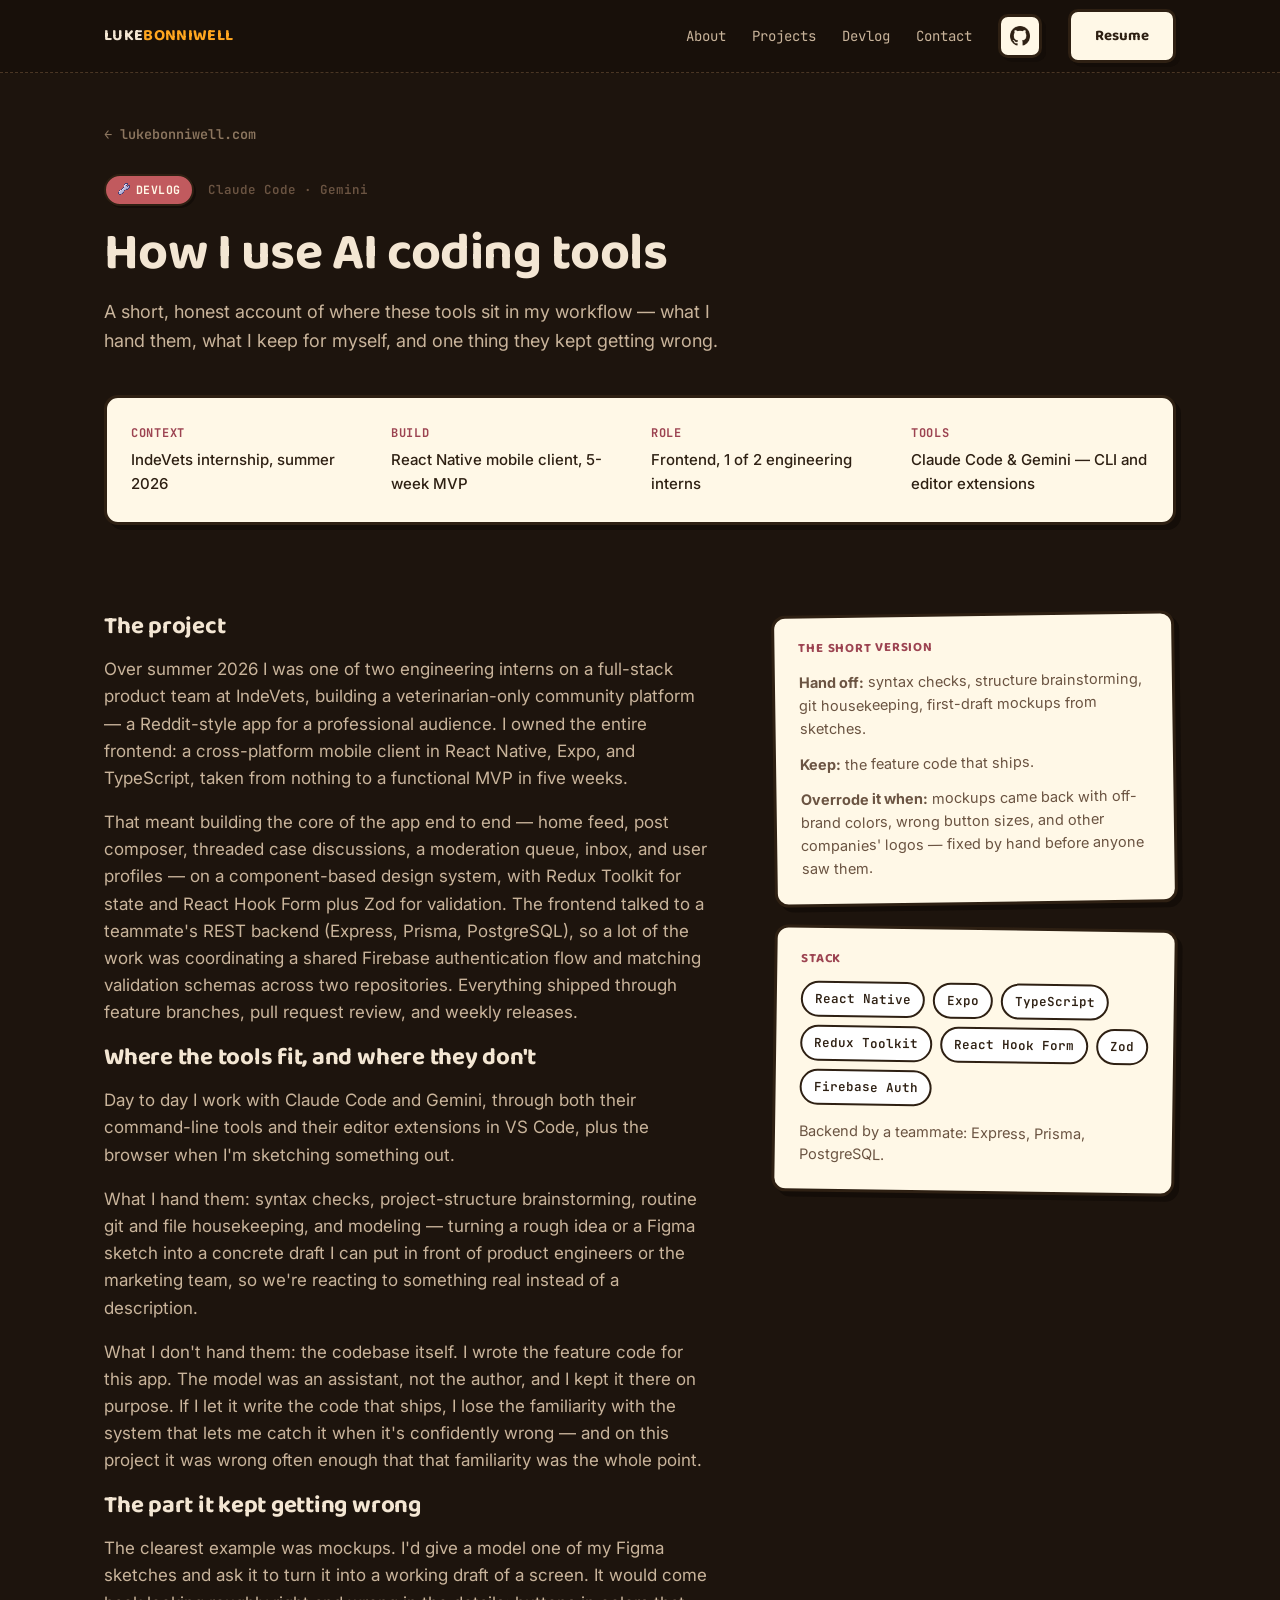
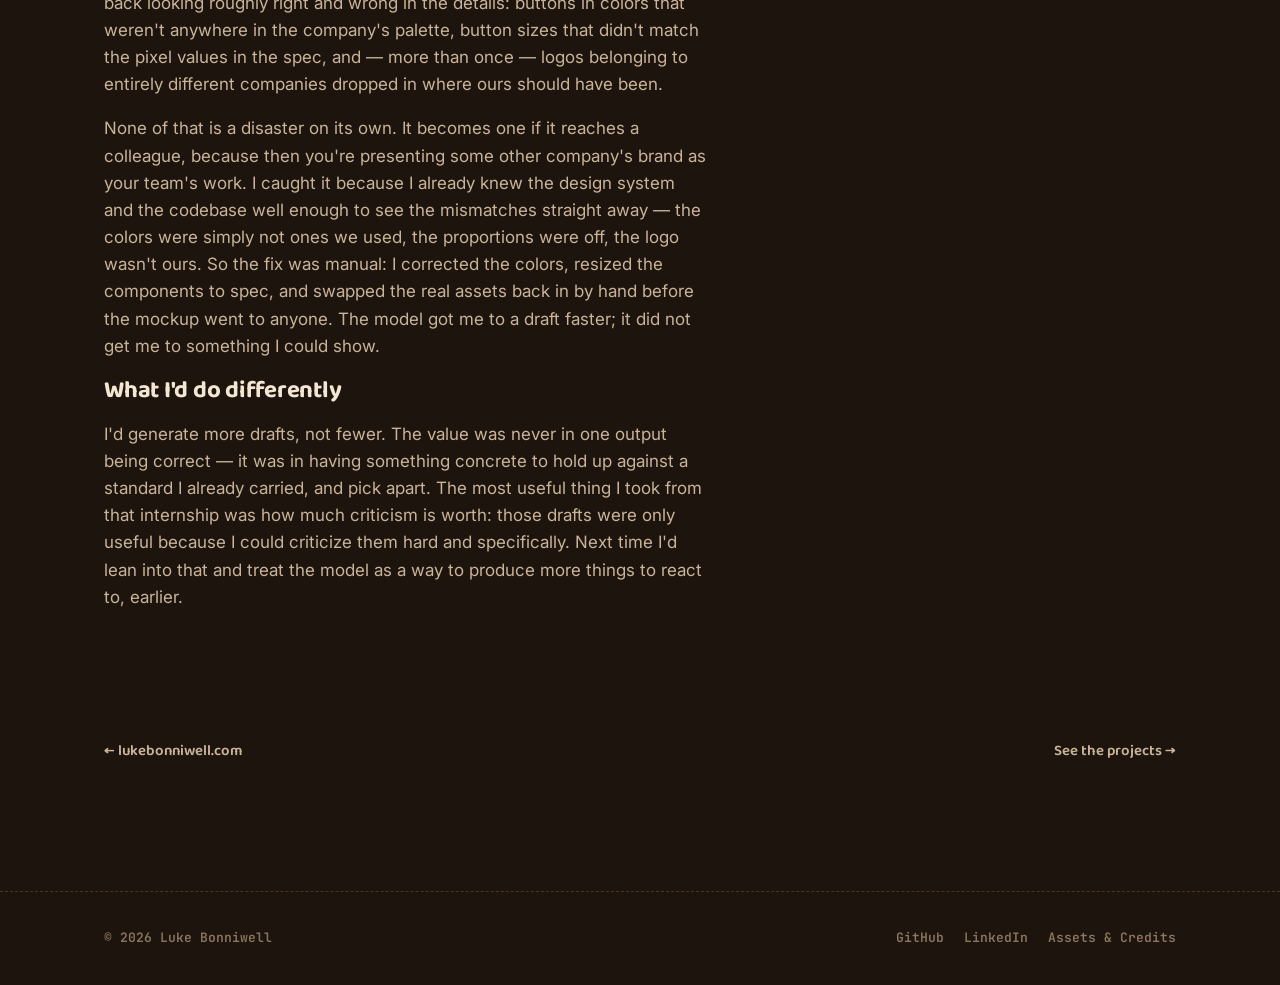
==== devlog/how-i-use-ai/index.html @ c89e1b6f "Expand the game layer: 29 more vetoable effects, full credits, 404 page The game layer moves out of " ====
<!DOCTYPE html>
<html lang="en">
<head>
<meta charset="UTF-8">
<meta name="viewport" content="width=device-width, initial-scale=1.0">
<meta name="color-scheme" content="dark">
<title>How I Use AI Coding Tools — Luke Bonniwell</title>
<meta name="description" content="An honest account of where AI coding tools sit in my workflow: what I hand them, what I keep, and one thing they kept getting wrong on a 5-week internship MVP.">
<meta property="og:title" content="How I Use AI Coding Tools — Luke Bonniwell">
<meta property="og:description" content="What I hand the model, what I keep, and one concrete time I had to override it.">
<meta property="og:type" content="article">
<link rel="icon" type="image/svg+xml" href="../../img/site/favicon.svg">
<link rel="preconnect" href="https://fonts.googleapis.com">
<link rel="preconnect" href="https://fonts.gstatic.com" crossorigin>
<link href="https://fonts.googleapis.com/css2?family=Baloo+2:wght@600;700;800&family=Caveat:wght@600;700&family=JetBrains+Mono:wght@400;500;600;700&family=Inter:wght@400;500;600&display=swap" rel="stylesheet">
<link rel="stylesheet" href="../../css/style.css">
</head>
<body>
<a class="skip-link" href="#main">Skip to content</a>

<header class="site-header">
  <div class="wrap header-inner">
    <a href="../../index.html" class="logo">LUKE<span>BONNIWELL</span></a>
    <nav class="site-nav" data-nav>
      <a href="../../index.html#about">About</a>
      <a href="../../index.html#projects">Projects</a>
      <a class="devlog-toggle" href="../../index.html#devlog">Devlog</a>
      <a href="../../index.html#contact">Contact</a>
      <a class="btn btn-ghost btn-icon" href="https://github.com/Lukebonn" target="_blank" rel="noopener" title="GitHub">
        <img src="../../img/icons/github.png" alt="GitHub" width="20" height="20">
      </a>
      <a class="btn btn-ghost" href="../../resume/Luke-Bonniwell-Resume.pdf" target="_blank" rel="noopener">Resume</a>
    </nav>
    <button class="nav-toggle" data-nav-toggle aria-label="Toggle navigation" aria-expanded="false">
      <span></span><span></span><span></span>
    </button>
  </div>
</header>

<main id="main">

  <section class="project-hero">
    <div class="wrap">
      <a class="breadcrumb" href="../../index.html">&larr; lukebonniwell.com</a>
      <div class="project-hero-top">
        <span class="badge badge-progress">Devlog</span>
        <span class="project-card-tools">Claude Code &middot; Gemini</span>
      </div>
      <h1>How I use AI coding tools</h1>
      <p class="project-tagline">A short, honest account of where these tools sit in my workflow &mdash; what I hand them, what I keep for myself, and one thing they kept getting wrong.</p>

      <div class="project-meta-row">
        <div class="fact">
          <dt>Context</dt>
          <dd>IndeVets internship, summer 2026</dd>
        </div>
        <div class="fact">
          <dt>Build</dt>
          <dd>React Native mobile client, 5-week MVP</dd>
        </div>
        <div class="fact">
          <dt>Role</dt>
          <dd>Frontend, 1 of 2 engineering interns</dd>
        </div>
        <div class="fact">
          <dt>Tools</dt>
          <dd>Claude Code &amp; Gemini &mdash; CLI and editor extensions</dd>
        </div>
      </div>
    </div>
  </section>

  <section class="section" style="border-top: none; padding-top: 0;">
    <div class="wrap">
      <div class="project-body">
        <div class="prose">
          <h2>The project</h2>
          <p>Over summer 2026 I was one of two engineering interns on a full-stack product team at IndeVets, building a veterinarian-only community platform &mdash; a Reddit-style app for a professional audience. I owned the entire frontend: a cross-platform mobile client in React Native, Expo, and TypeScript, taken from nothing to a functional MVP in five weeks.</p>
          <p>That meant building the core of the app end to end &mdash; home feed, post composer, threaded case discussions, a moderation queue, inbox, and user profiles &mdash; on a component-based design system, with Redux Toolkit for state and React Hook Form plus Zod for validation. The frontend talked to a teammate's REST backend (Express, Prisma, PostgreSQL), so a lot of the work was coordinating a shared Firebase authentication flow and matching validation schemas across two repositories. Everything shipped through feature branches, pull request review, and weekly releases.</p>

          <h2>Where the tools fit, and where they don't</h2>
          <p>Day to day I work with Claude Code and Gemini, through both their command-line tools and their editor extensions in VS Code, plus the browser when I'm sketching something out.</p>
          <p>What I hand them: syntax checks, project-structure brainstorming, routine git and file housekeeping, and modeling &mdash; turning a rough idea or a Figma sketch into a concrete draft I can put in front of product engineers or the marketing team, so we're reacting to something real instead of a description.</p>
          <p>What I don't hand them: the codebase itself. I wrote the feature code for this app. The model was an assistant, not the author, and I kept it there on purpose. If I let it write the code that ships, I lose the familiarity with the system that lets me catch it when it's confidently wrong &mdash; and on this project it was wrong often enough that that familiarity was the whole point.</p>

          <h2>The part it kept getting wrong</h2>
          <p>The clearest example was mockups. I'd give a model one of my Figma sketches and ask it to turn it into a working draft of a screen. It would come back looking roughly right and wrong in the details: buttons in colors that weren't anywhere in the company's palette, button sizes that didn't match the pixel values in the spec, and &mdash; more than once &mdash; logos belonging to entirely different companies dropped in where ours should have been.</p>
          <p>None of that is a disaster on its own. It becomes one if it reaches a colleague, because then you're presenting some other company's brand as your team's work. I caught it because I already knew the design system and the codebase well enough to see the mismatches straight away &mdash; the colors were simply not ones we used, the proportions were off, the logo wasn't ours. So the fix was manual: I corrected the colors, resized the components to spec, and swapped the real assets back in by hand before the mockup went to anyone. The model got me to a draft faster; it did not get me to something I could show.</p>

          <h2>What I'd do differently</h2>
          <p>I'd generate more drafts, not fewer. The value was never in one output being correct &mdash; it was in having something concrete to hold up against a standard I already carried, and pick apart. The most useful thing I took from that internship was how much criticism is worth: those drafts were only useful because I could criticize them hard and specifically. Next time I'd lean into that and treat the model as a way to produce more things to react to, earlier.</p>
        </div>

        <aside>
          <div class="side-card">
            <h3>The short version</h3>
            <p style="margin:0 0 12px; font-size:14.5px;"><strong>Hand off:</strong> syntax checks, structure brainstorming, git housekeeping, first-draft mockups from sketches.</p>
            <p style="margin:0 0 12px; font-size:14.5px;"><strong>Keep:</strong> the feature code that ships.</p>
            <p style="margin:0; font-size:14.5px;"><strong>Overrode it when:</strong> mockups came back with off-brand colors, wrong button sizes, and other companies' logos &mdash; fixed by hand before anyone saw them.</p>
          </div>
          <div class="side-card">
            <h3>Stack</h3>
            <div class="tag-row">
              <span class="tag">React Native</span>
              <span class="tag">Expo</span>
              <span class="tag">TypeScript</span>
              <span class="tag">Redux Toolkit</span>
              <span class="tag">React Hook Form</span>
              <span class="tag">Zod</span>
              <span class="tag">Firebase Auth</span>
            </div>
            <p style="margin:14px 0 0; font-size:14.5px;">Backend by a teammate: Express, Prisma, PostgreSQL.</p>
          </div>
        </aside>
      </div>
    </div>
  </section>

  <section class="section next-project-section" style="padding-top: 0; border-top: none;">
    <div class="wrap">
      <div class="next-project">
        <a href="../../index.html">&larr; lukebonniwell.com</a>
        <a href="../../index.html#projects">See the projects &rarr;</a>
      </div>
    </div>
  </section>

</main>

<footer class="site-footer">
  <div class="wrap footer-inner">
    <span>&copy; <span data-year></span> Luke Bonniwell</span>
    <div class="footer-links">
      <a href="https://github.com/Lukebonn" target="_blank" rel="noopener">GitHub</a>
      <a href="https://www.linkedin.com/in/luke-bonniwell" target="_blank" rel="noopener">LinkedIn</a>
      <a href="../../credits.html">Assets &amp; Credits</a>
    </div>
  </div>
</footer>

<script src="../../js/main.js" defer></script>
</body>
</html>
---- css/style.css ----
:root {
  color-scheme: dark;
  --bg: #1d140d;
  --bg-header: rgba(25, 17, 11, 0.88);
  --ink: #2e2013;
  --ink-soft: #6b5442;
  --cream: #fff8e7;
  --cream-soft: #fff1d6;
  --text: #f3e6d3;
  --text-dim: #c9b49b;
  --text-faint: #8c765f;
  --accent: #ffa61f;
  --accent-strong: #e08a0e;
  --accent-soft: rgba(255, 166, 31, 0.16);
  --rose: #c15a5e;
  --rose-strong: #9c4351;
  --rose-soft: rgba(193, 90, 94, 0.18);
  --border: #4a3624;
  --border-soft: #33271b;
  --shadow-ink: #140d08;
  --font-display: 'Baloo 2', 'Segoe UI', sans-serif;
  --font-hand: 'Caveat', 'Segoe UI', cursive;
  --font-body: 'Inter', 'Segoe UI', sans-serif;
  --font-mono: 'JetBrains Mono', 'Consolas', monospace;
  --maxw: 1120px;
  --radius-sm: 8px;
  --radius: 14px;
  --radius-lg: 20px;
  --header-h: 73px;
}

* {
  box-sizing: border-box;
}

html {
  scroll-behavior: smooth;
}

body {
  margin: 0;
  background-color: var(--bg);
  color: var(--text);
  font-family: var(--font-body);
  font-size: 16px;
  line-height: 1.6;
  -webkit-font-smoothing: antialiased;
}

img {
  max-width: 100%;
  display: block;
}

a {
  color: inherit;
  text-decoration: none;
}

h1, h2, h3, h4 {
  font-family: var(--font-display);
  line-height: 1.15;
  margin: 0;
  font-weight: 700;
  letter-spacing: -0.01em;
}

p {
  margin: 0 0 1em;
  color: var(--text-dim);
}

ul {
  margin: 0;
  padding: 0;
  list-style: none;
}

button {
  font-family: inherit;
}

.wrap {
  max-width: var(--maxw);
  margin: 0 auto;
  padding: 0 24px;
}

.sr-only {
  position: absolute;
  width: 1px;
  height: 1px;
  overflow: hidden;
  clip: rect(0 0 0 0);
  white-space: nowrap;
}

.skip-link {
  position: absolute;
  left: 16px;
  top: -60px;
  background: var(--accent);
  color: var(--ink);
  padding: 10px 16px;
  border-radius: var(--radius-sm);
  font-weight: 700;
  z-index: 999;
  transition: top 0.2s ease;
}

.skip-link:focus {
  top: 16px;
}

.eyebrow {
  display: flex;
  align-items: center;
  gap: 10px;
  font-family: var(--font-hand);
  font-size: 24px;
  font-weight: 600;
  color: var(--accent);
  margin-bottom: 12px;
  transform: rotate(-1deg);
}

.eyebrow-num {
  display: inline-flex;
  align-items: center;
  justify-content: center;
  font-family: var(--font-display);
  font-size: 13px;
  font-weight: 700;
  color: var(--ink);
  background: var(--accent);
  border: 2px solid var(--ink);
  border-radius: 6px;
  box-shadow: 2px 2px 0 var(--shadow-ink);
  width: 30px;
  height: 26px;
  transform: rotate(2deg);
}

.section {
  padding: 96px 0;
  border-top: 1px dashed var(--border);
}

.snap-section {
  min-height: calc(100vh - var(--header-h));
  display: flex;
  flex-direction: column;
  justify-content: center;
  scroll-margin-top: var(--header-h);
}

.section-head {
  max-width: 620px;
  margin-bottom: 48px;
}

.section-head h2 {
  font-size: clamp(28px, 4vw, 40px);
  margin-bottom: 14px;
  color: var(--text);
}

.section-head p {
  margin: 0;
  font-size: 17px;
}

.btn {
  display: inline-flex;
  align-items: center;
  gap: 8px;
  padding: 12px 24px;
  border-radius: 10px;
  font-family: var(--font-display);
  font-size: 15px;
  font-weight: 700;
  border: 3px solid var(--ink);
  box-shadow: 4px 4px 0 var(--shadow-ink);
  transition: transform 0.12s ease, box-shadow 0.12s ease;
  cursor: pointer;
  white-space: nowrap;
}

.btn:hover {
  transform: translate(-2px, -2px);
  box-shadow: 6px 6px 0 var(--shadow-ink);
}

.btn:active {
  transform: translate(4px, 4px);
  box-shadow: 0 0 0 var(--shadow-ink);
}

.btn-primary {
  background: var(--accent);
  color: var(--ink);
}

.btn-ghost {
  background: var(--cream);
  color: var(--ink);
}

.btn-sm {
  padding: 8px 16px;
  font-size: 13px;
  border-width: 2px;
  box-shadow: 3px 3px 0 var(--shadow-ink);
}

.btn-block {
  width: 100%;
  justify-content: center;
}

.site-header {
  position: sticky;
  top: 0;
  z-index: 500;
  background: var(--bg-header);
  backdrop-filter: blur(14px);
  border-bottom: 1px dashed var(--border);
}

.header-inner {
  display: flex;
  align-items: center;
  justify-content: space-between;
  height: 72px;
}

.logo {
  font-family: var(--font-display);
  font-weight: 700;
  font-size: 16px;
  letter-spacing: 0.02em;
  color: var(--text);
}

.logo span {
  color: var(--accent);
}

.site-nav {
  display: flex;
  align-items: center;
  gap: 26px;
  font-family: var(--font-mono);
  font-size: 14px;
}

.site-nav a:not(.btn) {
  color: var(--text-dim);
  transition: color 0.15s ease;
}

.site-nav a:not(.btn):hover,
.site-nav a.is-active {
  color: var(--accent);
}

.btn-icon {
  padding: 0;
  width: 44px;
  height: 44px;
  justify-content: center;
  flex-shrink: 0;
}

.btn-icon img {
  width: 20px;
  height: 20px;
}

.nav-toggle {
  display: none;
  flex-direction: column;
  justify-content: center;
  gap: 5px;
  width: 40px;
  height: 40px;
  background: var(--cream);
  border: 2px solid var(--ink);
  border-radius: var(--radius-sm);
  box-shadow: 3px 3px 0 var(--shadow-ink);
}

.nav-toggle span {
  height: 2px;
  background: var(--ink);
  margin: 0 8px;
  transition: transform 0.2s ease, opacity 0.2s ease;
}

.hero {
  min-height: calc(100vh - var(--header-h));
  display: flex;
  align-items: center;
  padding: 48px 0;
  position: relative;
  scroll-margin-top: var(--header-h);
}

.hero-grid {
  display: grid;
  grid-template-columns: 230px 1fr 300px;
  gap: 44px;
  align-items: center;
  width: 100%;
}

.hero-copy {
  max-width: 560px;
}

.photo-card {
  width: 100%;
  max-width: 260px;
  margin: 0 auto;
  background: var(--cream);
  border: 3px solid var(--ink);
  border-radius: var(--radius-lg);
  padding: 12px;
  box-shadow: 7px 7px 0 var(--shadow-ink);
  transform: rotate(-2deg);
}

.photo-card .media-frame {
  aspect-ratio: 4 / 5;
  border-radius: var(--radius);
}

.photo-card-caption {
  text-align: center;
  margin-top: 12px;
}

.photo-card-caption strong {
  display: block;
  font-family: var(--font-display);
  font-size: 15px;
  color: var(--ink);
}

.photo-card-caption span {
  display: block;
  font-family: var(--font-mono);
  font-size: 11px;
  letter-spacing: 0.04em;
  text-transform: uppercase;
  color: var(--ink-soft);
  margin-top: 2px;
}

.terminal-card {
  width: 100%;
  max-width: 300px;
  margin: 0 auto;
  background: #150f0a;
  border: 3px solid var(--ink);
  border-radius: var(--radius);
  box-shadow: 6px 6px 0 var(--shadow-ink);
  overflow: hidden;
  transform: rotate(1.5deg);
  font-family: var(--font-mono);
}

.terminal-bar {
  display: flex;
  align-items: center;
  gap: 6px;
  padding: 9px 12px;
  background: var(--ink);
}

.terminal-dot {
  width: 9px;
  height: 9px;
  border-radius: 50%;
}

.terminal-dot.red {
  background: #e05a4e;
}

.terminal-dot.yellow {
  background: #e0b23c;
}

.terminal-dot.green {
  background: #7cb87c;
}

.terminal-title {
  margin-left: 6px;
  font-size: 11px;
  color: var(--cream-soft);
  opacity: 0.7;
}

.terminal-body {
  padding: 16px;
  font-size: 12.5px;
  line-height: 1.8;
  color: #d7e6c9;
}

.terminal-body .t-prompt {
  color: var(--accent);
}

.terminal-body .t-comment {
  color: var(--text-faint);
  display: block;
  margin-bottom: 6px;
}

.terminal-cursor {
  display: inline-block;
  width: 7px;
  height: 13px;
  background: var(--accent);
  vertical-align: middle;
  margin-left: 2px;
  animation: blink 1s step-end infinite;
}

@keyframes blink {
  50% {
    opacity: 0;
  }
}

.hero-kicker {
  font-family: var(--font-hand);
  font-size: 24px;
  font-weight: 600;
  color: var(--accent);
  margin-bottom: 4px;
  transform: rotate(-1.5deg);
  display: inline-block;
}

.hero h1 {
  font-size: clamp(38px, 5.5vw, 62px);
  margin-bottom: 6px;
  color: var(--text);
}

.hero-role {
  font-family: var(--font-display);
  font-size: clamp(14px, 2vw, 17px);
  color: var(--text-dim);
  margin: 12px 0 16px;
  font-weight: 600;
}

.hero-lede {
  font-size: 16.5px;
  max-width: 600px;
  margin-bottom: 20px;
}

.hero-stats {
  display: flex;
  flex-wrap: wrap;
  gap: 12px;
  margin-bottom: 24px;
}

.hero-stat {
  display: flex;
  align-items: baseline;
  gap: 7px;
  background: var(--cream);
  border: 2px solid var(--ink);
  border-radius: 10px;
  padding: 7px 13px;
  box-shadow: 3px 3px 0 var(--shadow-ink);
}

.hero-stat:nth-child(1) {
  transform: rotate(-1.2deg);
}

.hero-stat:nth-child(2) {
  transform: rotate(1deg);
}

.hero-stat:nth-child(3) {
  transform: rotate(-0.6deg);
}

.hero-stat-num {
  font-family: var(--font-display);
  font-weight: 800;
  font-size: 17px;
  color: var(--ink);
}

.hero-stat-label {
  font-family: var(--font-mono);
  font-weight: 600;
  font-size: 11.5px;
  letter-spacing: 0.03em;
  text-transform: uppercase;
  color: var(--ink-soft);
}

.hero-actions {
  display: flex;
  flex-wrap: wrap;
  gap: 16px;
  margin-bottom: 20px;
}

.hero-actions .btn img {
  width: 17px;
  height: 17px;
}

.hero-links {
  display: flex;
  flex-wrap: wrap;
  gap: 20px;
  font-family: var(--font-display);
  font-size: 13.5px;
  font-weight: 600;
}

.hero-links a {
  color: var(--text-dim);
  border-bottom: 2px dashed transparent;
  padding-bottom: 2px;
  transition: color 0.15s ease, border-color 0.15s ease;
}

.hero-links a:hover {
  color: var(--accent);
  border-color: var(--accent);
}

.about-grid {
  display: grid;
  grid-template-columns: 1.4fr 1fr;
  gap: 64px;
  align-items: start;
}

.prose p {
  font-size: 17px;
}

.prose p:last-child {
  margin-bottom: 0;
}

.fact-list {
  display: flex;
  flex-direction: column;
  gap: 18px;
  background: var(--cream);
  border: 3px solid var(--ink);
  border-radius: var(--radius);
  padding: 26px;
  box-shadow: 6px 6px 0 var(--shadow-ink);
  transform: rotate(1deg);
}

.fact {
  display: flex;
  flex-direction: column;
  gap: 4px;
}

.fact dt {
  font-family: var(--font-mono);
  font-size: 12px;
  font-weight: 700;
  letter-spacing: 0.06em;
  text-transform: uppercase;
  color: var(--rose-strong);
}

.fact dd {
  margin: 0;
  font-size: 15px;
  color: var(--ink);
  font-weight: 500;
}

.timeline {
  display: flex;
  flex-direction: column;
  gap: 36px;
  margin-top: 12px;
}

.timeline-item {
  display: grid;
  grid-template-columns: 180px 1fr;
  gap: 28px;
}

.timeline-date {
  font-family: var(--font-display);
  font-size: 13px;
  font-weight: 600;
  color: var(--text-faint);
  padding-top: 3px;
}

.timeline-body h3 {
  font-size: 19px;
  margin-bottom: 2px;
  color: var(--text);
}

.timeline-org {
  font-family: var(--font-display);
  font-size: 14px;
  color: var(--accent);
  margin-bottom: 10px;
  display: block;
}

.timeline-body ul {
  display: flex;
  flex-direction: column;
  gap: 8px;
}

.timeline-body li {
  position: relative;
  padding-left: 18px;
  color: var(--text-dim);
  font-size: 15px;
}

.timeline-body li::before {
  content: '';
  position: absolute;
  left: 0;
  top: 9px;
  width: 5px;
  height: 5px;
  border-radius: 50%;
  background: var(--accent);
}

.about-sub {
  margin-top: 64px;
}

.about-sub-title {
  display: flex;
  align-items: center;
  gap: 10px;
  font-family: var(--font-mono);
  font-size: 13px;
  font-weight: 700;
  letter-spacing: 0.08em;
  text-transform: uppercase;
  color: var(--rose-strong);
  margin-bottom: 22px;
}

.about-sub-title::before {
  content: '//';
  color: var(--text-faint);
}

.skills-grid {
  display: grid;
  grid-template-columns: repeat(auto-fit, minmax(230px, 1fr));
  gap: 28px;
}

.terminal-card-wide {
  max-width: none;
  transform: none;
  box-shadow: 6px 6px 0 var(--shadow-ink);
}

.terminal-card-wide .terminal-body {
  padding: 6px 20px;
}

.game-row {
  display: flex;
  align-items: center;
  flex-wrap: wrap;
  gap: 6px 16px;
  padding: 13px 0;
  border-bottom: 1px dashed rgba(243, 230, 211, 0.1);
  font-size: 13px;
}

.game-row:last-child {
  border-bottom: none;
}

.game-status {
  font-size: 10px;
  flex-shrink: 0;
}

.game-status.shipped {
  color: var(--accent);
}

.game-status.progress {
  color: var(--rose);
}

.game-title {
  color: var(--text);
  min-width: 220px;
  flex: 1;
}

.game-engine {
  color: var(--text-faint);
  min-width: 90px;
}

.game-links {
  color: var(--text-faint);
}

.game-links a {
  color: var(--accent);
}

.game-links a:hover {
  color: var(--text);
  text-decoration: underline;
}

.skill-group {
  background: var(--cream);
  border: 3px solid var(--ink);
  border-radius: var(--radius);
  padding: 24px;
  box-shadow: 5px 5px 0 var(--shadow-ink);
  transition: transform 0.15s ease, box-shadow 0.15s ease;
}

.skill-group:nth-child(odd) {
  transform: rotate(-1deg);
}

.skill-group:nth-child(even) {
  transform: rotate(1deg);
}

.skill-group:hover {
  transform: rotate(0deg) translateY(-3px);
  box-shadow: 7px 7px 0 var(--shadow-ink);
}

.skill-group h3 {
  font-size: 14px;
  font-weight: 700;
  letter-spacing: 0.04em;
  text-transform: uppercase;
  color: var(--rose-strong);
  margin-bottom: 14px;
}

.tag-row {
  display: flex;
  flex-wrap: wrap;
  gap: 8px;
}

.tag {
  font-family: var(--font-mono);
  font-size: 12.5px;
  font-weight: 600;
  padding: 6px 12px;
  border-radius: 999px;
  border: 2px solid var(--ink);
  color: var(--ink);
  background: var(--cream-soft);
}

.skill-group .tag {
  background: #fff;
}

.projects-grid {
  display: grid;
  grid-template-columns: repeat(auto-fit, minmax(320px, 1fr));
  gap: 40px 28px;
}

.project-card {
  position: relative;
  background: var(--cream);
  border: 3px solid var(--ink);
  border-radius: var(--radius-lg);
  overflow: visible;
  display: flex;
  flex-direction: column;
  padding: 14px;
  box-shadow: 7px 7px 0 var(--shadow-ink);
  transition: transform 0.2s ease, box-shadow 0.2s ease;
}

.projects-grid .project-card:nth-child(3n+1) {
  transform: rotate(-1.3deg);
}

.projects-grid .project-card:nth-child(3n+2) {
  transform: rotate(0.9deg);
}

.projects-grid .project-card:nth-child(3n+3) {
  transform: rotate(-0.6deg);
}

.project-card::before {
  content: '';
  position: absolute;
  top: -14px;
  left: 28px;
  width: 58px;
  height: 24px;
  background: var(--accent);
  opacity: 0.9;
  transform: rotate(-4deg);
  box-shadow: 0 3px 5px rgba(0, 0, 0, 0.35);
  border-radius: 2px;
}

.projects-grid .project-card:nth-child(3n+2)::before {
  background: var(--rose);
  left: auto;
  right: 28px;
  transform: rotate(5deg);
}

.projects-grid .project-card:nth-child(3n+3)::before {
  transform: rotate(3deg);
  left: 40%;
}

.project-card:hover {
  transform: rotate(0deg) translateY(-6px);
  box-shadow: 9px 9px 0 var(--shadow-ink);
}

.media-frame {
  position: relative;
  display: block;
  width: 100%;
  aspect-ratio: 16 / 9;
  background: linear-gradient(135deg, #241a12, #150e09);
  overflow: hidden;
  border-radius: var(--radius-sm);
}

.media-frame img {
  width: 100%;
  height: 100%;
  object-fit: cover;
}

.media-frame.fit-contain {
  aspect-ratio: auto;
  height: auto;
  background: none;
}

.media-frame.fit-contain img {
  height: auto;
  object-fit: initial;
}

.media-frame::after {
  content: attr(data-label);
  position: absolute;
  inset: 0;
  display: none;
  align-items: center;
  justify-content: center;
  text-align: center;
  padding: 18px;
  font-family: var(--font-display);
  font-size: 12.5px;
  font-weight: 600;
  color: var(--text-faint);
  border: 1px dashed var(--border);
  margin: 10px;
  border-radius: var(--radius-sm);
}

.media-frame.is-missing img {
  visibility: hidden;
}

.media-frame.is-missing::after {
  display: flex;
}

.project-card > .media-frame {
  border-radius: 10px;
}

.project-card-body {
  padding: 18px 8px 8px;
  display: flex;
  flex-direction: column;
  gap: 12px;
  flex: 1;
}

.project-card-top {
  display: flex;
  align-items: center;
  justify-content: space-between;
  gap: 10px;
}

.badge {
  display: inline-flex;
  align-items: center;
  gap: 6px;
  font-family: var(--font-mono);
  font-size: 11.5px;
  font-weight: 700;
  letter-spacing: 0.04em;
  text-transform: uppercase;
  padding: 5px 11px;
  border-radius: 999px;
  border: 2px solid var(--ink);
  box-shadow: 2px 2px 0 var(--shadow-ink);
}

.badge::before {
  content: '';
  width: 13px;
  height: 13px;
  image-rendering: pixelated;
  background-size: contain;
  background-repeat: no-repeat;
  background-position: center;
}

.badge-shipped {
  background: var(--accent);
  color: var(--ink);
}

.badge-shipped::before {
  background-image: url(../img/ui/icon-star.png);
}

.badge-progress {
  background: var(--rose);
  color: var(--cream);
}

.badge-progress::before {
  background-image: url(../img/icons/wrench.png);
}

.project-card-tools {
  font-family: var(--font-mono);
  font-size: 12.5px;
  font-weight: 600;
  color: var(--ink-soft);
}

.project-card-body h3 {
  font-size: 21px;
  color: var(--ink);
}

.project-card-body h3 a:hover {
  color: var(--rose-strong);
}

.project-card-body > p {
  font-size: 14.5px;
  margin: 0;
  flex: 1;
  color: var(--ink-soft);
}

.project-card-links {
  display: flex;
  flex-wrap: wrap;
  gap: 16px;
  margin-top: 6px;
  font-family: var(--font-display);
  font-size: 13.5px;
  font-weight: 600;
}

.project-card-links a {
  color: var(--ink);
  border-bottom: 2px dashed transparent;
  padding-bottom: 1px;
}

.project-card-links a:hover {
  color: var(--rose-strong);
  border-color: var(--rose-strong);
}

.devlog-feed {
  display: flex;
  flex-direction: column;
  gap: 18px;
}

.devlog-feed-item {
  position: relative;
  display: grid;
  grid-template-columns: 160px 1fr auto;
  align-items: center;
  gap: 24px;
  padding: 22px 26px;
  background: var(--cream);
  border: 3px solid var(--ink);
  border-radius: var(--radius);
  box-shadow: 5px 5px 0 var(--shadow-ink);
  transition: transform 0.15s ease, box-shadow 0.15s ease;
}

.devlog-feed-item:nth-child(odd) {
  transform: rotate(-0.5deg);
}

.devlog-feed-item:nth-child(even) {
  transform: rotate(0.5deg);
}

.devlog-feed-item:hover {
  transform: rotate(0deg) translateY(-3px);
  box-shadow: 7px 7px 0 var(--shadow-ink);
}

.devlog-feed-meta {
  font-family: var(--font-mono);
  font-size: 12.5px;
  font-weight: 600;
  color: var(--rose-strong);
}

.devlog-feed-meta span {
  display: block;
}

.devlog-feed-main h3 {
  font-size: 18px;
  margin-bottom: 6px;
  color: var(--ink);
}

.devlog-feed-main p {
  margin: 0;
  font-size: 14.5px;
  color: var(--ink-soft);
}

.devlog-feed-tags {
  display: flex;
  gap: 8px;
  margin-top: 10px;
}

.devlog-feed-cta {
  font-family: var(--font-display);
  font-weight: 700;
  font-size: 13.5px;
  color: var(--accent-strong);
  white-space: nowrap;
}

.devlog-book {
  position: relative;
  width: 210px;
  height: 150px;
  margin: 0 auto 12px;
}

.devlog-book img {
  position: absolute;
  image-rendering: pixelated;
}

.devlog-book .book-cover {
  width: 200px;
  top: 6px;
  left: 5px;
  transform: rotate(-4deg);
}

.devlog-book .book-page-left {
  width: 92px;
  top: 0;
  left: 12px;
  transform: rotate(-2deg);
}

.devlog-book .book-page-right {
  width: 92px;
  top: 0;
  right: 12px;
  transform: rotate(2deg);
}

.contact-grid {
  display: grid;
  grid-template-columns: 1fr 1fr;
  gap: 48px;
  align-items: center;
}

.contact-links {
  display: flex;
  flex-direction: column;
  gap: 4px;
}

.contact-link {
  display: flex;
  align-items: center;
  gap: 12px;
  justify-content: space-between;
  padding: 18px 4px;
  border-bottom: 1px dashed var(--border);
  font-family: var(--font-display);
  font-weight: 600;
  font-size: 17px;
  color: var(--text);
  transition: color 0.15s ease, padding-left 0.15s ease;
}

.contact-link:hover {
  color: var(--accent);
  padding-left: 10px;
}

.contact-link small {
  font-family: var(--font-body);
  font-weight: 400;
  font-size: 13px;
  color: var(--text-faint);
}

.contact-link-label {
  display: flex;
  align-items: center;
  gap: 12px;
}

.contact-icon {
  width: 20px;
  height: 20px;
  image-rendering: pixelated;
  flex-shrink: 0;
}

.site-footer {
  border-top: 1px dashed var(--border);
  padding: 36px 0;
}

.footer-inner {
  display: flex;
  align-items: center;
  justify-content: space-between;
  flex-wrap: wrap;
  gap: 16px;
  font-family: var(--font-mono);
  font-size: 13px;
  font-weight: 600;
  color: var(--text-faint);
}

.footer-inner a {
  color: var(--text-faint);
}

.footer-inner a:hover {
  color: var(--accent);
}

.footer-links {
  display: flex;
  flex-wrap: wrap;
  gap: 8px 20px;
}

.project-hero {
  padding: 48px 0 56px;
}

.breadcrumb {
  display: inline-flex;
  align-items: center;
  gap: 8px;
  font-family: var(--font-mono);
  font-weight: 600;
  font-size: 13.5px;
  color: var(--text-faint);
  margin-bottom: 28px;
}

.breadcrumb:hover {
  color: var(--accent);
}

.project-hero-top {
  display: flex;
  align-items: center;
  gap: 14px;
  margin-bottom: 18px;
}

.project-hero h1 {
  font-size: clamp(32px, 5vw, 52px);
  margin-bottom: 14px;
  color: var(--text);
}

.project-tagline {
  font-size: 18px;
  max-width: 640px;
  margin-bottom: 0;
}

.project-meta-row {
  display: grid;
  grid-template-columns: repeat(auto-fit, minmax(150px, 1fr));
  gap: 22px;
  margin: 40px 0 32px;
  padding: 26px 24px;
  background: var(--cream);
  border: 3px solid var(--ink);
  border-radius: var(--radius);
  box-shadow: 5px 5px 0 var(--shadow-ink);
}

.project-meta-row .fact dt {
  color: var(--rose-strong);
}

.project-meta-row .fact dd {
  color: var(--ink);
}

.project-cover {
  border-radius: var(--radius-lg);
  margin-bottom: 8px;
  border: 3px solid var(--border);
}

.project-links {
  display: flex;
  flex-wrap: wrap;
  gap: 14px;
  margin-top: 28px;
}

.project-body {
  display: grid;
  grid-template-columns: 1.5fr 1fr;
  gap: 64px;
  align-items: start;
}

.project-body h2 {
  font-size: 24px;
  margin-bottom: 16px;
  color: var(--text);
}

.project-body .prose ul {
  display: flex;
  flex-direction: column;
  gap: 10px;
  margin-top: 6px;
}

.project-body .prose li {
  position: relative;
  padding-left: 20px;
  color: var(--text-dim);
}

.project-body .prose li::before {
  content: '';
  position: absolute;
  left: 0;
  top: 9px;
  width: 5px;
  height: 5px;
  border-radius: 50%;
  background: var(--accent);
}

.side-card {
  background: var(--cream);
  border: 3px solid var(--ink);
  border-radius: var(--radius);
  padding: 24px;
  margin-bottom: 22px;
  box-shadow: 5px 5px 0 var(--shadow-ink);
  transform: rotate(-0.8deg);
}

.side-card:nth-of-type(2) {
  transform: rotate(0.8deg);
}

.side-card h3 {
  font-size: 13px;
  font-weight: 700;
  letter-spacing: 0.06em;
  text-transform: uppercase;
  color: var(--rose-strong);
  margin-bottom: 14px;
}

.side-card .tag-row {
  gap: 8px;
}

.side-card .tag {
  background: #fff;
}

.side-card p {
  color: var(--ink-soft);
}

.gallery-grid {
  display: grid;
  grid-template-columns: repeat(auto-fit, minmax(260px, 1fr));
  gap: 18px;
  margin-top: 20px;
}

.video-embed {
  position: relative;
  width: 100%;
  aspect-ratio: 16 / 9;
  border-radius: var(--radius);
  overflow: hidden;
  border: 2px solid var(--border-soft);
  margin: 20px 0;
}

.video-embed iframe,
.video-embed video {
  position: absolute;
  inset: 0;
  width: 100%;
  height: 100%;
  border: 0;
}

.video-embed video {
  background: #000;
  object-fit: contain;
}

.gallery-grid .media-frame {
  border-radius: var(--radius);
}

.devlog-entry {
  position: relative;
  background: var(--cream);
  border: 3px solid var(--ink);
  border-radius: var(--radius);
  padding: 32px 30px;
  margin-bottom: 34px;
  box-shadow: 6px 6px 0 var(--shadow-ink);
}

.devlog-entry:nth-of-type(odd) {
  transform: rotate(-0.7deg);
}

.devlog-entry:nth-of-type(even) {
  transform: rotate(0.6deg);
}

.devlog-entry:first-of-type {
  margin-top: 8px;
}

.devlog-entry-head {
  display: flex;
  align-items: baseline;
  justify-content: space-between;
  flex-wrap: wrap;
  gap: 10px;
  margin-bottom: 8px;
}

.devlog-entry-date {
  font-family: var(--font-mono);
  font-weight: 600;
  font-size: 13px;
  color: var(--rose-strong);
}

.devlog-entry h3 {
  font-size: 23px;
  margin-bottom: 16px;
  color: var(--ink);
}

.devlog-entry .prose p {
  color: var(--ink-soft);
}

.devlog-entry .media-frame {
  border-radius: var(--radius);
  margin: 20px 0;
  border: 2px solid var(--border-soft);
}

.devlog-entry .tag-row {
  margin-top: 18px;
}

.devlog-entry .tag {
  background: #fff;
}

.next-project {
  display: flex;
  align-items: center;
  justify-content: space-between;
  gap: 20px;
  padding: 32px 0;
  font-family: var(--font-display);
  font-weight: 600;
}

.next-project a {
  font-size: 15px;
  color: var(--text-dim);
}

.next-project a:hover {
  color: var(--accent);
}

.placeholder-note {
  background: #ffd7a8;
  border: 3px solid var(--ink);
  color: #6b3d0f;
  border-radius: var(--radius-sm);
  padding: 16px 20px;
  font-size: 14px;
  font-weight: 500;
  margin-bottom: 28px;
  box-shadow: 4px 4px 0 var(--shadow-ink);
  transform: rotate(-0.6deg);
}

.credits-list {
  display: flex;
  flex-direction: column;
  gap: 22px;
}

.credit-card {
  background: var(--cream);
  border: 3px solid var(--ink);
  border-radius: var(--radius);
  padding: 24px 26px;
  box-shadow: 5px 5px 0 var(--shadow-ink);
  color: var(--ink);
}

.credit-card h3 {
  font-size: 18px;
  margin-bottom: 8px;
  color: var(--ink);
}

.credit-card p {
  color: var(--ink-soft);
  margin-bottom: 6px;
}

.credit-card a {
  color: var(--rose-strong);
  font-weight: 600;
  border-bottom: 2px dashed var(--rose-strong);
}

@media (max-width: 900px) {
  .about-grid,
  .project-body,
  .hero-grid {
    grid-template-columns: 1fr;
    gap: 28px;
  }

  .hero-copy {
    order: 1;
    max-width: none;
  }

  .photo-card {
    order: 2;
    max-width: 320px;
    background: none;
    border: none;
    box-shadow: none;
    transform: none;
    padding: 0;
  }

  .photo-card .media-frame {
    aspect-ratio: auto;
    min-height: 220px;
    border-radius: 0;
    background: none;
  }

  .photo-card-caption {
    display: none;
  }

  .terminal-card {
    order: 3;
  }

  .contact-grid {
    grid-template-columns: 1fr;
  }

  .timeline-item {
    grid-template-columns: 1fr;
    gap: 8px;
  }

  .devlog-feed-item {
    grid-template-columns: 1fr;
    gap: 8px;
  }

  .devlog-feed-cta {
    justify-self: start;
  }
}

@media (max-width: 720px) {
  .section {
    padding: 64px 0;
  }
}

/* The full nav (with Devlog) plus the coin counter needs ~980px,
   so the menu collapses into the toggle at 1024px and below. */
@media (max-width: 1024px) {
  .nav-toggle {
    display: flex;
  }

  .site-nav {
    position: absolute;
    top: 72px;
    left: 0;
    right: 0;
    background: var(--bg);
    border-bottom: 1px dashed var(--border);
    flex-direction: column;
    align-items: flex-start;
    gap: 0;
    padding: 8px 24px 20px;
    transform: translateY(-12px);
    opacity: 0;
    pointer-events: none;
    transition: opacity 0.2s ease, transform 0.2s ease;
  }

  .site-nav a:not(.btn) {
    width: 100%;
    padding: 14px 0;
    border-bottom: 1px dashed var(--border-soft);
  }

  .site-nav .btn {
    margin-top: 14px;
  }

  body.nav-open .site-nav {
    opacity: 1;
    transform: none;
    pointer-events: auto;
  }

  body.nav-open .nav-toggle span:nth-child(1) {
    transform: translateY(7px) rotate(45deg);
  }

  body.nav-open .nav-toggle span:nth-child(2) {
    opacity: 0;
  }

  body.nav-open .nav-toggle span:nth-child(3) {
    transform: translateY(-7px) rotate(-45deg);
  }
}

@media (max-width: 560px) {
  .project-meta-row {
    grid-template-columns: repeat(2, 1fr);
  }

  .hero-actions,
  .hero-links {
    gap: 12px;
  }
}

/* ============================================================
   DEVLOG MODE TOGGLE
   Every devlog nav link, the hero "Read the Devlog" CTA, the
   homepage Devlog feed section, and each project page's own
   Devlog section are tagged .devlog-toggle in the HTML.

   Devlog is currently ON. To go back to portfolio-only mode,
   uncomment the rule below and renumber the homepage eyebrows
   (with the devlog showing: About 01 / Projects 02 /
   Experience 03 / Devlog 04 / Contact 05; without it, Contact
   goes back to 04).
   ============================================================ */
/*
.devlog-toggle {
  display: none !important;
}
*/

/* ============================================================
   SKILLS ANCHOR
   "Skills" nav link jumps to the "Tools of the Trade" block
   inside #about; keep it clear of the sticky header.
   ============================================================ */
#skills {
  scroll-margin-top: calc(var(--header-h) + 24px);
}

/* ============================================================
   EXPERIENCE CARDS
   Reuses .projects-grid / .project-card. These cards carry no
   media frame, so tighten the top padding the image would fill.
   ============================================================ */
#experience .project-card {
  padding-top: 20px;
}

#experience .project-card-body {
  padding-top: 6px;
}

#experience .project-card-top {
  align-items: flex-start;
}

#experience .project-card-tools {
  white-space: nowrap;
  padding-top: 3px;
}

/* ============================================================
   CONTACT FORM + QUICK LINKS
   ============================================================ */
.contact-form-grid {
  display: grid;
  grid-template-columns: 1.4fr 1fr;
  gap: 32px;
  align-items: stretch;
}

.contact-card {
  position: relative;
  background: var(--cream);
  border: 3px solid var(--ink);
  border-radius: var(--radius-lg);
  padding: 28px;
  box-shadow: 7px 7px 0 var(--shadow-ink);
  display: flex;
  flex-direction: column;
  gap: 18px;
  transform: rotate(-0.6deg);
}

.contact-card-alt {
  transform: rotate(0.7deg);
}

.contact-card::before {
  content: '';
  position: absolute;
  top: -14px;
  left: 32px;
  width: 66px;
  height: 24px;
  background: var(--accent);
  opacity: 0.9;
  transform: rotate(-4deg);
  box-shadow: 0 3px 5px rgba(0, 0, 0, 0.35);
  border-radius: 2px;
}

.contact-card-alt::before {
  background: var(--rose);
  left: auto;
  right: 32px;
  transform: rotate(5deg);
}

.contact-card-head {
  display: flex;
  align-items: center;
  gap: 12px;
}

.contact-card-head h3 {
  font-family: var(--font-mono);
  font-size: 18px;
  font-weight: 700;
  color: var(--ink);
}

.contact-card-icon {
  display: inline-flex;
  align-items: center;
  justify-content: center;
  width: 38px;
  height: 38px;
  border-radius: 10px;
  border: 2px solid var(--ink);
  background: linear-gradient(135deg, var(--accent), var(--rose));
  flex-shrink: 0;
}

.contact-card-icon img {
  width: 20px;
  height: 20px;
}

.form-row {
  display: grid;
  grid-template-columns: 1fr 1fr;
  gap: 14px;
}

.form-field {
  display: flex;
  flex-direction: column;
  gap: 7px;
}

.form-label {
  font-family: var(--font-mono);
  font-size: 12px;
  font-weight: 700;
  letter-spacing: 0.08em;
  color: var(--rose-strong);
  text-align: center;
}

.contact-card input,
.contact-card textarea {
  font-family: var(--font-mono);
  font-size: 14px;
  color: var(--ink);
  background: #fff;
  border: 2px solid var(--ink);
  border-radius: 10px;
  padding: 12px 14px;
  width: 100%;
  resize: vertical;
  transition: box-shadow 0.12s ease, border-color 0.12s ease;
}

.contact-card input::placeholder,
.contact-card textarea::placeholder {
  color: var(--ink-soft);
  opacity: 0.7;
}

.contact-card input:focus,
.contact-card textarea:focus {
  outline: none;
  border-color: var(--accent-strong);
  box-shadow: 3px 3px 0 var(--shadow-ink);
}

.form-foot {
  display: flex;
  align-items: center;
  gap: 16px;
  flex-wrap: wrap;
  margin-top: auto;
}

.form-note {
  font-family: var(--font-mono);
  font-size: 12px;
  color: var(--text-faint);
}

.quick-links {
  display: flex;
  flex-direction: column;
  gap: 10px;
}

.quick-link {
  display: flex;
  align-items: center;
  gap: 14px;
  width: 100%;
  text-align: left;
  background: #fff;
  border: 2px solid var(--ink);
  border-radius: var(--radius);
  padding: 12px 14px;
  box-shadow: 3px 3px 0 var(--shadow-ink);
  cursor: pointer;
  font-family: inherit;
  transition: transform 0.12s ease, box-shadow 0.12s ease;
}

.quick-link:hover {
  transform: translate(-2px, -2px);
  box-shadow: 5px 5px 0 var(--shadow-ink);
}

.quick-link-icon {
  display: inline-flex;
  align-items: center;
  justify-content: center;
  width: 34px;
  height: 34px;
  border-radius: 9px;
  border: 2px solid var(--ink);
  background: linear-gradient(135deg, var(--accent), var(--rose));
  flex-shrink: 0;
}

.quick-link-icon img {
  width: 18px;
  height: 18px;
}

.quick-link-text {
  display: flex;
  flex-direction: column;
  gap: 1px;
}

.quick-link-text strong {
  font-family: var(--font-display);
  font-size: 15px;
  color: var(--ink);
}

.quick-link-text small {
  font-family: var(--font-mono);
  font-size: 12px;
  color: var(--ink-soft);
}

.availability {
  display: flex;
  align-items: center;
  gap: 9px;
  margin-top: auto;
  padding-top: 4px;
  font-family: var(--font-mono);
  font-size: 13px;
  font-weight: 600;
  color: var(--ink-soft);
}

.availability-dot {
  width: 9px;
  height: 9px;
  border-radius: 50%;
  background: #7cb87c;
  box-shadow: 0 0 0 3px rgba(124, 184, 124, 0.25);
  flex-shrink: 0;
}

@media (max-width: 900px) {
  .contact-form-grid {
    grid-template-columns: 1fr;
  }
}

@media (max-width: 480px) {
  .form-row {
    grid-template-columns: 1fr;
  }
}

/* ============================================================
   NAV ACTION GROUP
   Keeps the text links on the nav's 26px rhythm while pulling
   the LinkedIn / GitHub / Resume buttons tight together.
   ============================================================ */
.nav-actions {
  display: flex;
  align-items: center;
  gap: 10px;
}

@media (max-width: 1024px) {
  .nav-actions {
    flex-wrap: wrap;
    margin-top: 14px;
  }

  .nav-actions .btn {
    margin-top: 0;
  }
}

/* ============================================================
   TOP GM BADGE  (Experience — Dungeon Master card)
   Sits on its own line under the card title so all three
   Experience titles stay aligned.
   ============================================================ */
.badge-topgm {
  align-self: flex-start;
  width: max-content;
  max-width: 100%;
  margin-top: -2px;
  background: #eaf2fb;
  color: #274a6b;
}

.badge-topgm::before {
  background-image: url(../img/icons/topgm.svg);
}
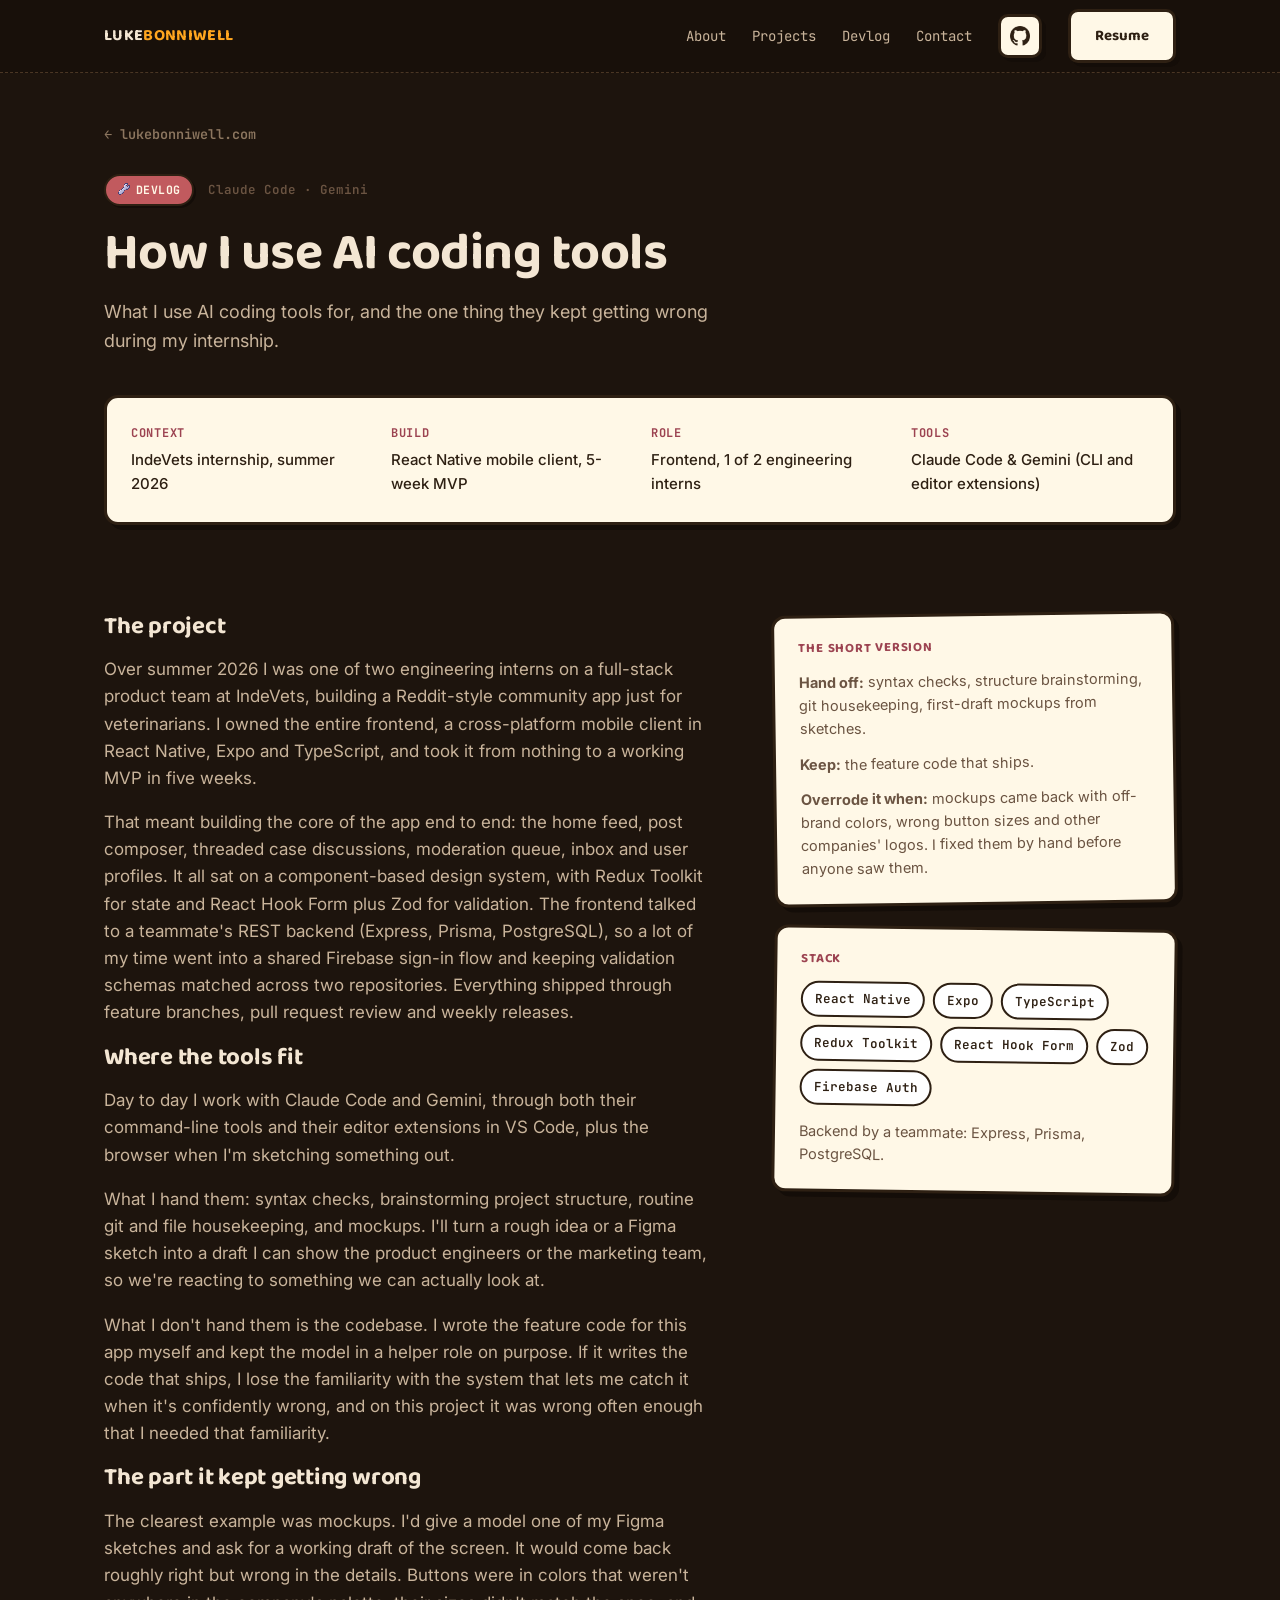
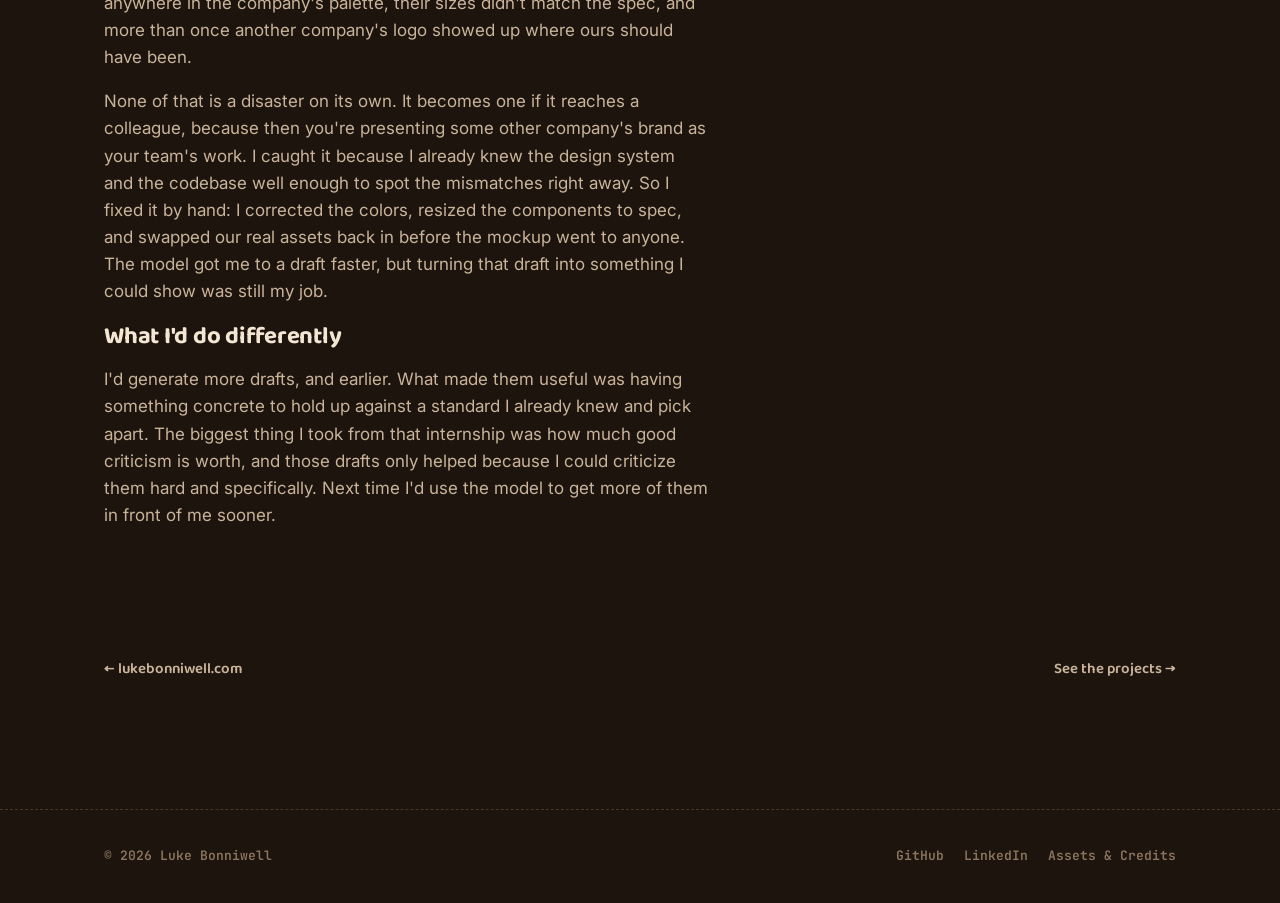
==== commit f247ef19: "Prepare the portfolio for hiring managers - Tails of the Tower: playtest-by-playtest devlog (beta.2," ====
--- a/devlog/how-i-use-ai/index.html
+++ b/devlog/how-i-use-ai/index.html
@@ -4,10 +4,10 @@
 <meta charset="UTF-8">
 <meta name="viewport" content="width=device-width, initial-scale=1.0">
 <meta name="color-scheme" content="dark">
-<title>How I Use AI Coding Tools — Luke Bonniwell</title>
-<meta name="description" content="An honest account of where AI coding tools sit in my workflow: what I hand them, what I keep, and one thing they kept getting wrong on a 5-week internship MVP.">
-<meta property="og:title" content="How I Use AI Coding Tools — Luke Bonniwell">
-<meta property="og:description" content="What I hand the model, what I keep, and one concrete time I had to override it.">
+<title>How I Use AI Coding Tools | Luke Bonniwell</title>
+<meta name="description" content="Where AI coding tools fit in my workflow, and the one thing they kept getting wrong on a 5-week internship MVP.">
+<meta property="og:title" content="How I Use AI Coding Tools | Luke Bonniwell">
+<meta property="og:description" content="What I hand off to AI tools, and a real case where I had to override them.">
 <meta property="og:type" content="article">
 <link rel="icon" type="image/svg+xml" href="../../img/site/favicon.svg">
 <link rel="preconnect" href="https://fonts.googleapis.com">
@@ -47,7 +47,7 @@
         <span class="project-card-tools">Claude Code &middot; Gemini</span>
       </div>
       <h1>How I use AI coding tools</h1>
-      <p class="project-tagline">A short, honest account of where these tools sit in my workflow &mdash; what I hand them, what I keep for myself, and one thing they kept getting wrong.</p>
+      <p class="project-tagline">What I use AI coding tools for, and the one thing they kept getting wrong during my internship.</p>
 
       <div class="project-meta-row">
         <div class="fact">
@@ -64,7 +64,7 @@
         </div>
         <div class="fact">
           <dt>Tools</dt>
-          <dd>Claude Code &amp; Gemini &mdash; CLI and editor extensions</dd>
+          <dd>Claude Code &amp; Gemini (CLI and editor extensions)</dd>
         </div>
       </div>
     </div>
@@ -75,20 +75,20 @@
       <div class="project-body">
         <div class="prose">
           <h2>The project</h2>
-          <p>Over summer 2026 I was one of two engineering interns on a full-stack product team at IndeVets, building a veterinarian-only community platform &mdash; a Reddit-style app for a professional audience. I owned the entire frontend: a cross-platform mobile client in React Native, Expo, and TypeScript, taken from nothing to a functional MVP in five weeks.</p>
-          <p>That meant building the core of the app end to end &mdash; home feed, post composer, threaded case discussions, a moderation queue, inbox, and user profiles &mdash; on a component-based design system, with Redux Toolkit for state and React Hook Form plus Zod for validation. The frontend talked to a teammate's REST backend (Express, Prisma, PostgreSQL), so a lot of the work was coordinating a shared Firebase authentication flow and matching validation schemas across two repositories. Everything shipped through feature branches, pull request review, and weekly releases.</p>
+          <p>Over summer 2026 I was one of two engineering interns on a full-stack product team at IndeVets, building a Reddit-style community app just for veterinarians. I owned the entire frontend, a cross-platform mobile client in React Native, Expo and TypeScript, and took it from nothing to a working MVP in five weeks.</p>
+          <p>That meant building the core of the app end to end: the home feed, post composer, threaded case discussions, moderation queue, inbox and user profiles. It all sat on a component-based design system, with Redux Toolkit for state and React Hook Form plus Zod for validation. The frontend talked to a teammate's REST backend (Express, Prisma, PostgreSQL), so a lot of my time went into a shared Firebase sign-in flow and keeping validation schemas matched across two repositories. Everything shipped through feature branches, pull request review and weekly releases.</p>
 
-          <h2>Where the tools fit, and where they don't</h2>
+          <h2>Where the tools fit</h2>
           <p>Day to day I work with Claude Code and Gemini, through both their command-line tools and their editor extensions in VS Code, plus the browser when I'm sketching something out.</p>
-          <p>What I hand them: syntax checks, project-structure brainstorming, routine git and file housekeeping, and modeling &mdash; turning a rough idea or a Figma sketch into a concrete draft I can put in front of product engineers or the marketing team, so we're reacting to something real instead of a description.</p>
-          <p>What I don't hand them: the codebase itself. I wrote the feature code for this app. The model was an assistant, not the author, and I kept it there on purpose. If I let it write the code that ships, I lose the familiarity with the system that lets me catch it when it's confidently wrong &mdash; and on this project it was wrong often enough that that familiarity was the whole point.</p>
+          <p>What I hand them: syntax checks, brainstorming project structure, routine git and file housekeeping, and mockups. I'll turn a rough idea or a Figma sketch into a draft I can show the product engineers or the marketing team, so we're reacting to something we can actually look at.</p>
+          <p>What I don't hand them is the codebase. I wrote the feature code for this app myself and kept the model in a helper role on purpose. If it writes the code that ships, I lose the familiarity with the system that lets me catch it when it's confidently wrong, and on this project it was wrong often enough that I needed that familiarity.</p>
 
           <h2>The part it kept getting wrong</h2>
-          <p>The clearest example was mockups. I'd give a model one of my Figma sketches and ask it to turn it into a working draft of a screen. It would come back looking roughly right and wrong in the details: buttons in colors that weren't anywhere in the company's palette, button sizes that didn't match the pixel values in the spec, and &mdash; more than once &mdash; logos belonging to entirely different companies dropped in where ours should have been.</p>
-          <p>None of that is a disaster on its own. It becomes one if it reaches a colleague, because then you're presenting some other company's brand as your team's work. I caught it because I already knew the design system and the codebase well enough to see the mismatches straight away &mdash; the colors were simply not ones we used, the proportions were off, the logo wasn't ours. So the fix was manual: I corrected the colors, resized the components to spec, and swapped the real assets back in by hand before the mockup went to anyone. The model got me to a draft faster; it did not get me to something I could show.</p>
+          <p>The clearest example was mockups. I'd give a model one of my Figma sketches and ask for a working draft of the screen. It would come back roughly right but wrong in the details. Buttons were in colors that weren't anywhere in the company's palette, their sizes didn't match the spec, and more than once another company's logo showed up where ours should have been.</p>
+          <p>None of that is a disaster on its own. It becomes one if it reaches a colleague, because then you're presenting some other company's brand as your team's work. I caught it because I already knew the design system and the codebase well enough to spot the mismatches right away. So I fixed it by hand: I corrected the colors, resized the components to spec, and swapped our real assets back in before the mockup went to anyone. The model got me to a draft faster, but turning that draft into something I could show was still my job.</p>
 
           <h2>What I'd do differently</h2>
-          <p>I'd generate more drafts, not fewer. The value was never in one output being correct &mdash; it was in having something concrete to hold up against a standard I already carried, and pick apart. The most useful thing I took from that internship was how much criticism is worth: those drafts were only useful because I could criticize them hard and specifically. Next time I'd lean into that and treat the model as a way to produce more things to react to, earlier.</p>
+          <p>I'd generate more drafts, and earlier. What made them useful was having something concrete to hold up against a standard I already knew and pick apart. The biggest thing I took from that internship was how much good criticism is worth, and those drafts only helped because I could criticize them hard and specifically. Next time I'd use the model to get more of them in front of me sooner.</p>
         </div>
 
         <aside>
@@ -96,7 +96,7 @@
             <h3>The short version</h3>
             <p style="margin:0 0 12px; font-size:14.5px;"><strong>Hand off:</strong> syntax checks, structure brainstorming, git housekeeping, first-draft mockups from sketches.</p>
             <p style="margin:0 0 12px; font-size:14.5px;"><strong>Keep:</strong> the feature code that ships.</p>
-            <p style="margin:0; font-size:14.5px;"><strong>Overrode it when:</strong> mockups came back with off-brand colors, wrong button sizes, and other companies' logos &mdash; fixed by hand before anyone saw them.</p>
+            <p style="margin:0; font-size:14.5px;"><strong>Overrode it when:</strong> mockups came back with off-brand colors, wrong button sizes and other companies' logos. I fixed them by hand before anyone saw them.</p>
           </div>
           <div class="side-card">
             <h3>Stack</h3>
--- a/css/style.css
+++ b/css/style.css
@@ -1292,6 +1292,10 @@
   margin-top: 6px;
 }
 
+.project-body .prose ul + h2 {
+  margin-top: 30px;
+}
+
 .project-body .prose li {
   position: relative;
   padding-left: 20px;
@@ -1640,8 +1644,8 @@
 
    Devlog is currently ON. To go back to portfolio-only mode,
    uncomment the rule below and renumber the homepage eyebrows
-   (with the devlog showing: About 01 / Projects 02 /
-   Experience 03 / Devlog 04 / Contact 05; without it, Contact
+   (with the devlog showing: About 01 / Experience 02 /
+   Projects 03 / Devlog 04 / Contact 05; without it, Contact
    goes back to 04).
    ============================================================ */
 /*
@@ -1674,6 +1678,126 @@
 
 #experience .project-card-top {
   align-items: flex-start;
+}
+
+/* ============================================================
+   SIDE QUESTS
+   Smaller projects (jams, experiments) listed as compact rows
+   under the three main project cards. Each row is one <li> in
+   index.html; add .is-progress to .side-quest-status for a
+   project that hasn't shipped yet.
+   ============================================================ */
+.side-quests {
+  margin-top: 80px;
+}
+
+.side-quest-list {
+  border-top: 1px dashed var(--border);
+}
+
+.side-quest {
+  display: grid;
+  grid-template-columns: 136px 1fr auto;
+  align-items: center;
+  gap: 26px;
+  padding: 22px 0;
+  border-bottom: 1px dashed var(--border);
+}
+
+.side-quest-thumb {
+  display: block;
+  aspect-ratio: 181 / 144;
+  background: var(--shadow-ink);
+  border: 3px solid var(--ink);
+  border-radius: var(--radius-sm);
+  overflow: hidden;
+  box-shadow: 4px 4px 0 var(--shadow-ink);
+  transform: rotate(-1.5deg);
+  transition: transform 0.15s ease;
+}
+
+.side-quest-thumb img {
+  width: 100%;
+  height: 100%;
+  object-fit: cover;
+}
+
+.side-quest:hover .side-quest-thumb {
+  transform: rotate(0deg) translateY(-2px);
+}
+
+.side-quest-head {
+  display: flex;
+  flex-wrap: wrap;
+  align-items: baseline;
+  gap: 4px 14px;
+  margin-bottom: 6px;
+}
+
+.side-quest h4 {
+  font-size: 19px;
+  color: var(--text);
+}
+
+.side-quest h4 a:hover {
+  color: var(--accent);
+}
+
+.side-quest-meta {
+  font-family: var(--font-mono);
+  font-size: 12.5px;
+  font-weight: 600;
+  color: var(--text-faint);
+}
+
+.side-quest-status {
+  color: var(--accent);
+}
+
+.side-quest-status.is-progress {
+  color: var(--rose);
+}
+
+.side-quest p {
+  margin: 0;
+  font-size: 14.5px;
+  max-width: 620px;
+}
+
+.side-quest-links {
+  display: flex;
+  gap: 16px;
+  font-family: var(--font-display);
+  font-size: 13.5px;
+  font-weight: 600;
+  white-space: nowrap;
+}
+
+.side-quest-links a {
+  color: var(--accent);
+  border-bottom: 2px dashed transparent;
+  padding-bottom: 1px;
+}
+
+.side-quest-links a:hover {
+  color: var(--text);
+  border-color: var(--text);
+}
+
+@media (max-width: 720px) {
+  .side-quests {
+    margin-top: 64px;
+  }
+
+  .side-quest {
+    grid-template-columns: 96px 1fr;
+    align-items: start;
+    gap: 14px 18px;
+  }
+
+  .side-quest-links {
+    grid-column: 2;
+  }
 }
 
 #experience .project-card-tools {
@@ -1955,3 +2079,472 @@
 .badge-topgm::before {
   background-image: url(../img/icons/topgm.svg);
 }
+
+/* ============================================================
+   PLAYTEST LOG  (Tails of the Tower devlog)
+   A build-by-build track across the top, then one devlog entry
+   per playtest split into "How we ran it / My part / What changed".
+   ============================================================ */
+.playtest-track {
+  display: grid;
+  grid-template-columns: repeat(4, 1fr);
+  margin: 0 0 44px;
+  padding: 0;
+  list-style: none;
+}
+
+.playtest-track li {
+  position: relative;
+  padding: 0 8px;
+  text-align: center;
+}
+
+.playtest-track li::before {
+  content: '';
+  position: absolute;
+  top: 13px;
+  left: 0;
+  right: 0;
+  height: 3px;
+  background: var(--border);
+}
+
+.playtest-track li:first-child::before {
+  left: 50%;
+}
+
+.playtest-track li:last-child::before {
+  right: 50%;
+}
+
+.playtest-track a {
+  position: relative;
+  display: flex;
+  flex-direction: column;
+  align-items: center;
+  gap: 4px;
+}
+
+.playtest-dot {
+  display: inline-flex;
+  align-items: center;
+  justify-content: center;
+  width: 30px;
+  height: 30px;
+  margin-bottom: 8px;
+  font-family: var(--font-display);
+  font-size: 13px;
+  font-weight: 800;
+  color: var(--ink);
+  background: var(--cream);
+  border: 3px solid var(--ink);
+  border-radius: 50%;
+  box-shadow: 2px 2px 0 var(--shadow-ink);
+}
+
+.playtest-track .is-ship .playtest-dot {
+  background: var(--accent);
+}
+
+.playtest-track strong {
+  font-family: var(--font-display);
+  font-size: 15px;
+  color: var(--text);
+}
+
+.playtest-track span {
+  font-family: var(--font-mono);
+  font-size: 12px;
+  font-weight: 600;
+  color: var(--text-faint);
+}
+
+.playtest-track a:hover strong {
+  color: var(--accent);
+}
+
+.devlog-entry .prose p.pt-lede {
+  margin-bottom: 22px;
+}
+
+.pt-shots {
+  display: grid;
+  grid-template-columns: repeat(auto-fit, minmax(200px, 1fr));
+  gap: 16px;
+  margin: 0 0 26px;
+}
+
+.pt-shots figure {
+  margin: 0;
+}
+
+.pt-shots a {
+  display: block;
+  aspect-ratio: 16 / 9;
+  overflow: hidden;
+  background: #000;
+  border: 2px solid var(--ink);
+  border-radius: var(--radius-sm);
+  box-shadow: 3px 3px 0 var(--shadow-ink);
+}
+
+.pt-shots img {
+  width: 100%;
+  height: 100%;
+  object-fit: cover;
+}
+
+.pt-shots figcaption {
+  margin-top: 8px;
+  font-size: 13px;
+  line-height: 1.4;
+  color: var(--ink-soft);
+}
+
+.pt-grid {
+  display: grid;
+  grid-template-columns: repeat(3, 1fr);
+  gap: 22px;
+  margin-top: 6px;
+}
+
+.pt-block h4 {
+  font-family: var(--font-mono);
+  font-size: 12px;
+  font-weight: 700;
+  letter-spacing: 0.06em;
+  text-transform: uppercase;
+  color: var(--rose-strong);
+  margin-bottom: 10px;
+}
+
+.pt-block ul {
+  display: flex;
+  flex-direction: column;
+  gap: 8px;
+}
+
+.pt-block li {
+  position: relative;
+  padding-left: 16px;
+  font-size: 14.5px;
+  line-height: 1.5;
+  color: var(--ink-soft);
+}
+
+.pt-block li::before {
+  content: '';
+  position: absolute;
+  left: 0;
+  top: 8px;
+  width: 5px;
+  height: 5px;
+  border-radius: 50%;
+  background: var(--rose);
+}
+
+.pt-block li strong {
+  color: var(--ink);
+}
+
+@media (max-width: 900px) {
+  .pt-grid {
+    grid-template-columns: 1fr;
+    gap: 18px;
+  }
+}
+
+@media (max-width: 640px) {
+  .playtest-track {
+    grid-template-columns: 1fr;
+    gap: 12px;
+  }
+
+  .playtest-track li {
+    text-align: left;
+    padding: 0;
+  }
+
+  .playtest-track li::before {
+    display: none;
+  }
+
+  .playtest-track a {
+    flex-direction: row;
+    flex-wrap: wrap;
+    gap: 4px 12px;
+  }
+
+  .playtest-dot {
+    margin-bottom: 0;
+    flex-shrink: 0;
+  }
+}
+
+/* ============================================================
+   CLIPS  (Scream Jam enemy AI showcase)
+   Looping, muted video with a "Game view / AI debug view"
+   toggle. js/clips.js swaps the source and keeps the timestamp.
+   ============================================================ */
+.clip {
+  margin: 0;
+}
+
+.clip-frame {
+  position: relative;
+  aspect-ratio: 16 / 9;
+  background: #0d0d0f;
+  border: 3px solid var(--ink);
+  border-radius: var(--radius);
+  overflow: hidden;
+  box-shadow: 5px 5px 0 var(--shadow-ink);
+}
+
+.clip-frame video {
+  position: absolute;
+  inset: 0;
+  width: 100%;
+  height: 100%;
+  object-fit: cover;
+  display: block;
+}
+
+.clip-bar {
+  display: flex;
+  align-items: center;
+  justify-content: space-between;
+  flex-wrap: wrap;
+  gap: 8px 14px;
+  margin-top: 12px;
+}
+
+.clip-label {
+  font-family: var(--font-mono);
+  font-size: 12.5px;
+  font-weight: 600;
+  color: var(--text-dim);
+}
+
+.clip-toggle {
+  display: inline-flex;
+  border: 2px solid var(--ink);
+  border-radius: 999px;
+  overflow: hidden;
+  box-shadow: 2px 2px 0 var(--shadow-ink);
+}
+
+.clip-toggle button {
+  font-family: var(--font-mono);
+  font-size: 11.5px;
+  font-weight: 700;
+  letter-spacing: 0.03em;
+  padding: 5px 11px;
+  border: 0;
+  background: var(--cream-soft);
+  color: var(--ink-soft);
+  cursor: pointer;
+}
+
+.clip-toggle button + button {
+  border-left: 2px solid var(--ink);
+}
+
+.clip-toggle button[aria-pressed="true"] {
+  background: var(--accent);
+  color: var(--ink);
+}
+
+.clip-toggle button:focus-visible {
+  outline: 2px solid var(--ink);
+  outline-offset: -5px;
+}
+
+.clip-pair {
+  display: grid;
+  grid-template-columns: 1fr 1fr;
+  gap: 24px;
+  margin: 22px 0 6px;
+}
+
+@media (max-width: 760px) {
+  .clip-pair {
+    grid-template-columns: 1fr;
+  }
+}
+
+/* One block per enemy on the Scream Jam page */
+.ghost {
+  padding: 56px 0 8px;
+  border-top: 1px dashed var(--border);
+}
+
+.ghost:first-of-type {
+  border-top: 0;
+  padding-top: 8px;
+}
+
+.ghost-head {
+  display: flex;
+  align-items: baseline;
+  flex-wrap: wrap;
+  gap: 6px 14px;
+  margin-bottom: 8px;
+}
+
+.ghost-head h3 {
+  font-size: clamp(26px, 3.4vw, 34px);
+  color: var(--text);
+}
+
+.ghost-nick {
+  font-family: var(--font-hand);
+  font-size: 26px;
+  color: var(--accent);
+}
+
+.ghost-attacks {
+  font-family: var(--font-mono);
+  font-size: 12px;
+  font-weight: 700;
+  letter-spacing: 0.04em;
+  text-transform: uppercase;
+  color: var(--cream);
+  background: var(--rose-strong);
+  border: 2px solid var(--ink);
+  border-radius: 999px;
+  padding: 3px 10px;
+  box-shadow: 2px 2px 0 var(--shadow-ink);
+  margin-left: auto;
+}
+
+.ghost-hook {
+  font-size: 18px;
+  color: var(--text);
+  max-width: 760px;
+}
+
+.ghost-facts {
+  display: grid;
+  grid-template-columns: repeat(2, 1fr);
+  gap: 18px 36px;
+  margin: 26px 0 0;
+}
+
+.ghost-facts dt {
+  font-family: var(--font-mono);
+  font-size: 12px;
+  font-weight: 700;
+  letter-spacing: 0.06em;
+  text-transform: uppercase;
+  color: var(--accent);
+  margin-bottom: 4px;
+}
+
+.ghost-facts dd {
+  margin: 0;
+  font-size: 15.5px;
+  color: var(--text-dim);
+}
+
+.ghost-facts dd strong {
+  color: var(--text);
+}
+
+@media (max-width: 760px) {
+  .ghost-facts {
+    grid-template-columns: 1fr;
+  }
+
+  .ghost-attacks {
+    margin-left: 0;
+  }
+}
+
+/* Rule table: Pac-Man rule vs. my rule */
+.rule-table-wrap {
+  overflow-x: auto;
+  margin: 8px 0 0;
+  border: 3px solid var(--ink);
+  border-radius: var(--radius);
+  box-shadow: 5px 5px 0 var(--shadow-ink);
+  background: var(--cream);
+}
+
+.rule-table {
+  width: 100%;
+  min-width: 640px;
+  border-collapse: collapse;
+  font-size: 14.5px;
+  color: var(--ink-soft);
+}
+
+.rule-table th,
+.rule-table td {
+  text-align: left;
+  vertical-align: top;
+  padding: 13px 16px;
+  border-bottom: 1px dashed #d8c3a3;
+}
+
+.rule-table thead th {
+  font-family: var(--font-mono);
+  font-size: 11.5px;
+  font-weight: 700;
+  letter-spacing: 0.06em;
+  text-transform: uppercase;
+  color: var(--rose-strong);
+  border-bottom: 2px solid var(--ink);
+}
+
+.rule-table tbody th {
+  font-family: var(--font-display);
+  font-size: 16px;
+  color: var(--ink);
+  white-space: nowrap;
+}
+
+.rule-table tr:last-child td,
+.rule-table tr:last-child th {
+  border-bottom: 0;
+}
+
+/* ============================================================
+   CARD CLIP  (Scream Jam project card on the homepage)
+   The card's media frame plays the 2x2 stealth and aggro clips
+   back to back; js/clips.js swaps them and updates the tag.
+   ============================================================ */
+.media-frame.card-clip {
+  background: #0d0d0f;
+}
+
+/* Three cards in a row: match the other cards' key art height */
+@media (min-width: 1080px) {
+  .media-frame.card-clip {
+    aspect-ratio: 5 / 4;
+  }
+}
+
+.card-clip video {
+  width: 100%;
+  height: 100%;
+  object-fit: contain;
+  display: block;
+}
+
+.card-clip-tag {
+  position: absolute;
+  top: 10px;
+  left: 10px;
+  font-family: var(--font-mono);
+  font-size: 11px;
+  font-weight: 700;
+  letter-spacing: 0.06em;
+  text-transform: uppercase;
+  color: var(--ink);
+  background: var(--accent);
+  border: 2px solid var(--ink);
+  border-radius: 999px;
+  padding: 2px 9px;
+  box-shadow: 2px 2px 0 var(--shadow-ink);
+  pointer-events: none;
+}
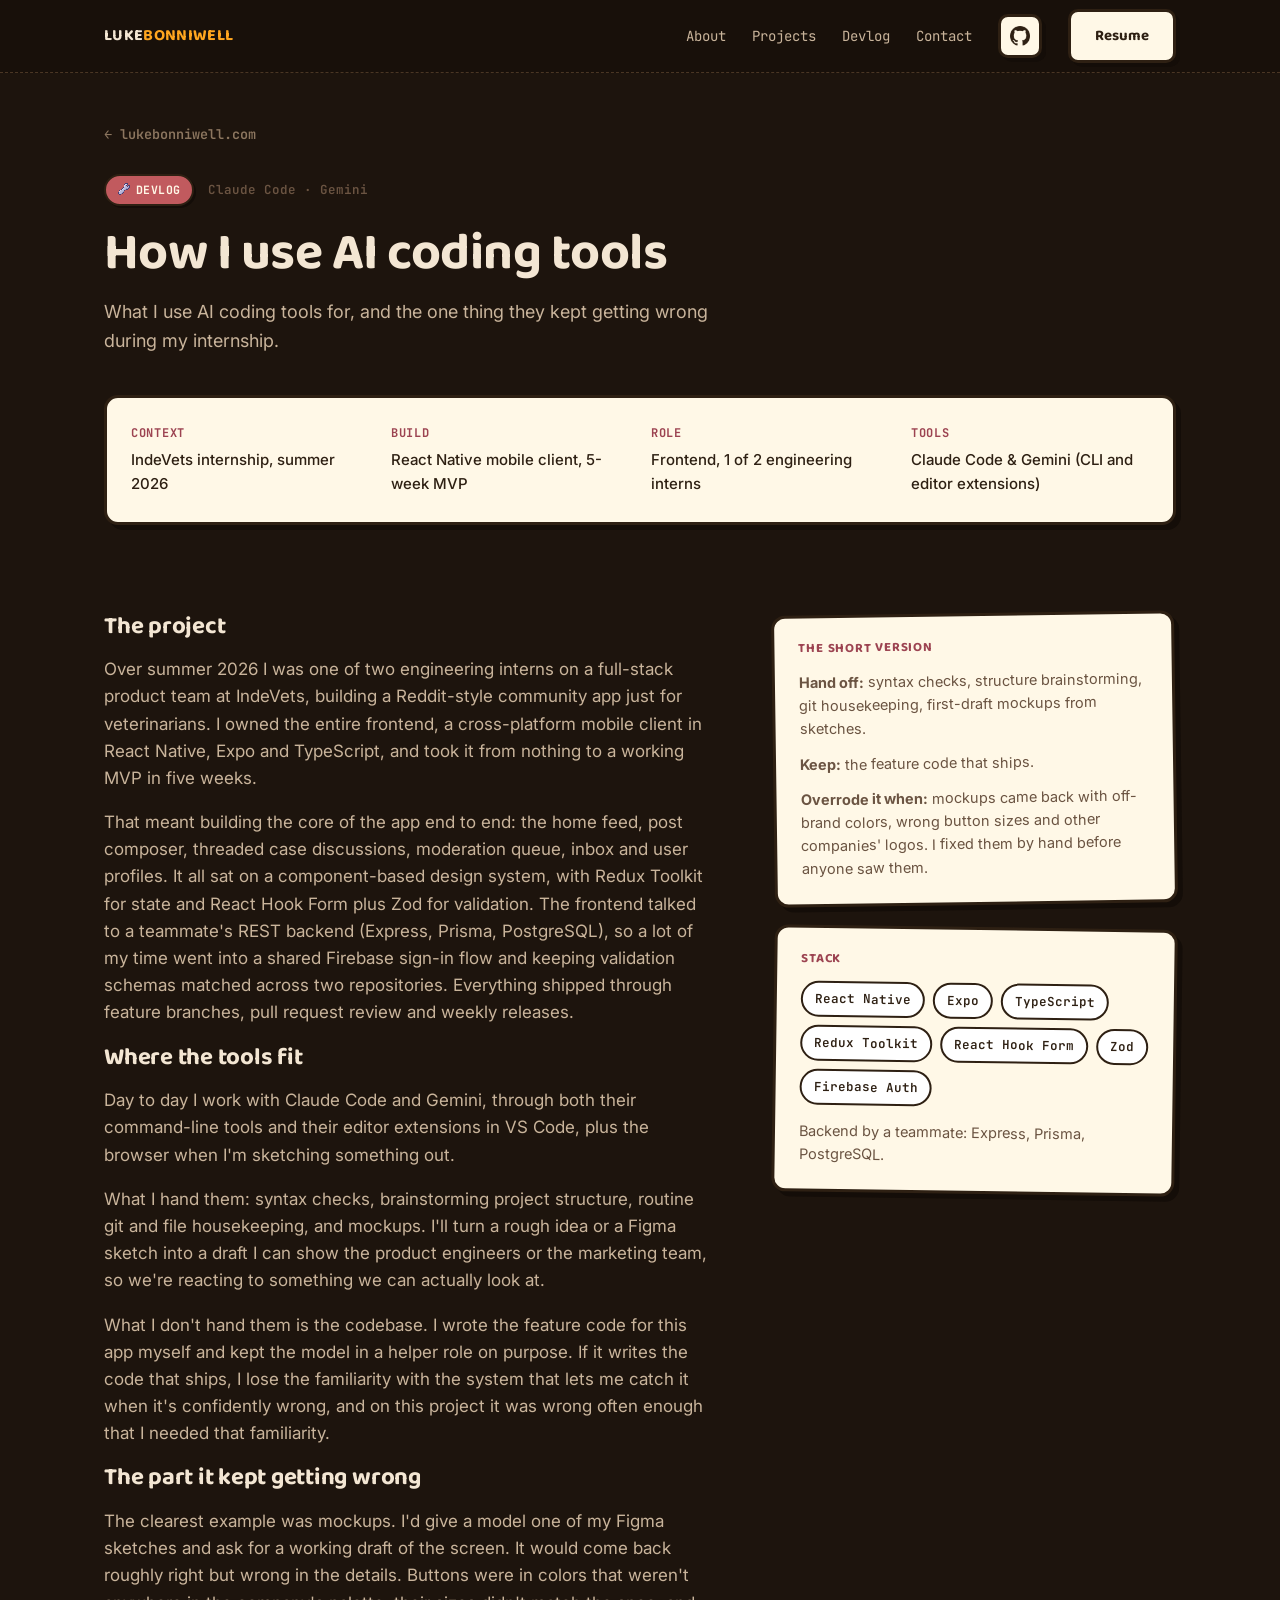
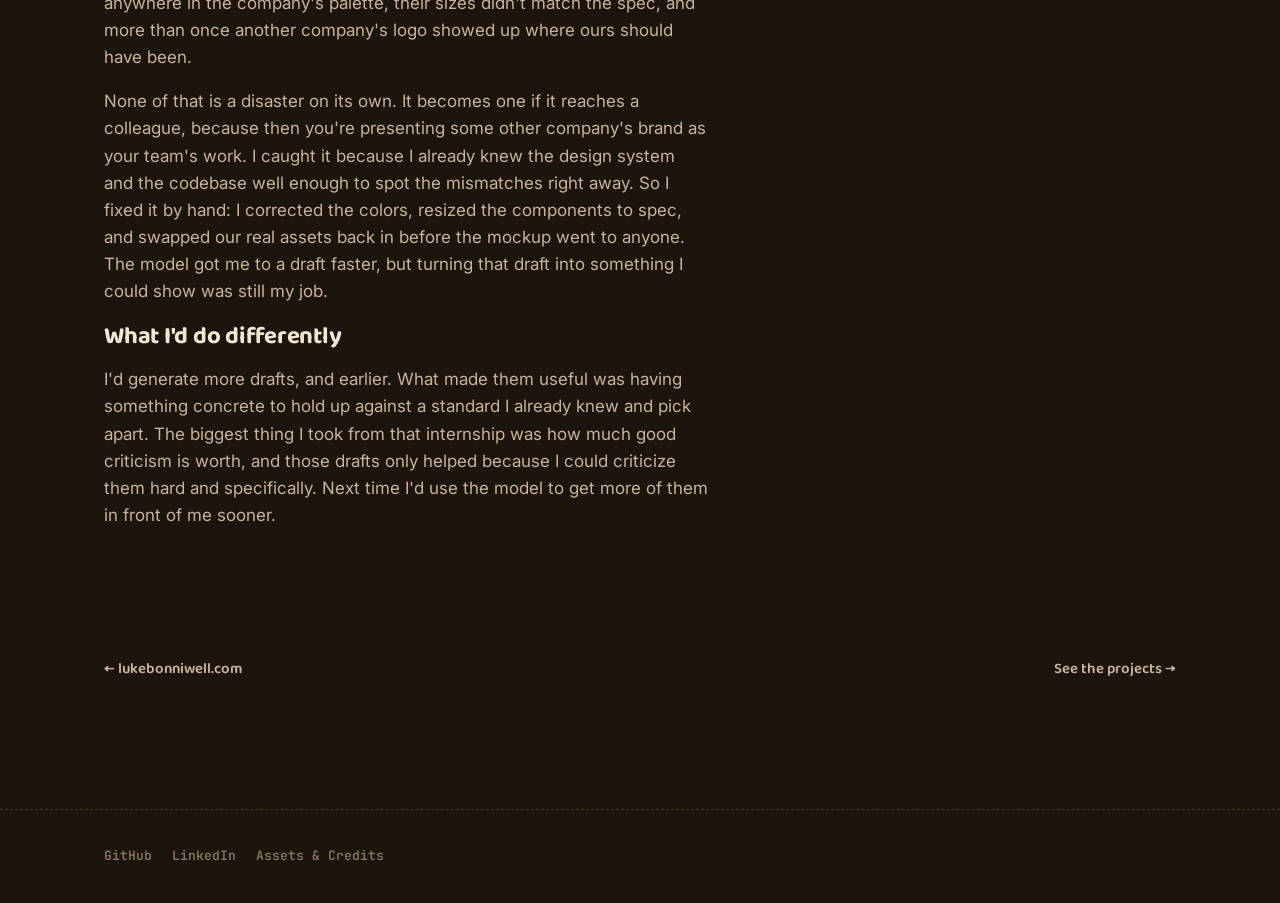
==== commit bd76f222: "Remove the footer view counter and copyright line View counting keeps running in the background; onl" ====
--- a/devlog/how-i-use-ai/index.html
+++ b/devlog/how-i-use-ai/index.html
@@ -13,7 +13,7 @@
 <link rel="preconnect" href="https://fonts.googleapis.com">
 <link rel="preconnect" href="https://fonts.gstatic.com" crossorigin>
 <link href="https://fonts.googleapis.com/css2?family=Baloo+2:wght@600;700;800&family=Caveat:wght@600;700&family=JetBrains+Mono:wght@400;500;600;700&family=Inter:wght@400;500;600&display=swap" rel="stylesheet">
-<link rel="stylesheet" href="../../css/style.css">
+<link rel="stylesheet" href="../../css/style.css?v=20261020e">
 </head>
 <body>
 <a class="skip-link" href="#main">Skip to content</a>
@@ -129,7 +129,6 @@
 
 <footer class="site-footer">
   <div class="wrap footer-inner">
-    <span>&copy; <span data-year></span> Luke Bonniwell</span>
     <div class="footer-links">
       <a href="https://github.com/Lukebonn" target="_blank" rel="noopener">GitHub</a>
       <a href="https://www.linkedin.com/in/luke-bonniwell" target="_blank" rel="noopener">LinkedIn</a>
@@ -138,6 +137,7 @@
   </div>
 </footer>
 
-<script src="../../js/main.js" defer></script>
+<script src="../../js/main.js?v=20261020e" defer></script>
+<script src="../../js/views.js?v=20261020e" defer></script>
 </body>
 </html>
--- a/css/style.css
+++ b/css/style.css
@@ -677,7 +677,7 @@
 
 .skills-grid {
   display: grid;
-  grid-template-columns: repeat(auto-fit, minmax(230px, 1fr));
+  grid-template-columns: repeat(auto-fit, minmax(min(230px, 100%), 1fr));
   gap: 28px;
 }
 
@@ -796,7 +796,7 @@
 
 .projects-grid {
   display: grid;
-  grid-template-columns: repeat(auto-fit, minmax(320px, 1fr));
+  grid-template-columns: repeat(auto-fit, minmax(min(320px, 100%), 1fr));
   gap: 40px 28px;
 }
 
@@ -926,6 +926,7 @@
   align-items: center;
   justify-content: space-between;
   gap: 10px;
+  flex-wrap: wrap;
 }
 
 .badge {
@@ -1350,7 +1351,7 @@
 
 .gallery-grid {
   display: grid;
-  grid-template-columns: repeat(auto-fit, minmax(260px, 1fr));
+  grid-template-columns: repeat(auto-fit, minmax(min(260px, 100%), 1fr));
   gap: 18px;
   margin-top: 20px;
 }
@@ -2514,20 +2515,16 @@
    back to back; js/clips.js swaps them and updates the tag.
    ============================================================ */
 .media-frame.card-clip {
+  aspect-ratio: 16 / 9;
   background: #0d0d0f;
 }
 
-/* Three cards in a row: match the other cards' key art height */
-@media (min-width: 1080px) {
-  .media-frame.card-clip {
-    aspect-ratio: 5 / 4;
-  }
-}
-
 .card-clip video {
+  position: absolute;
+  inset: 0;
   width: 100%;
   height: 100%;
-  object-fit: contain;
+  object-fit: cover;
   display: block;
 }
 
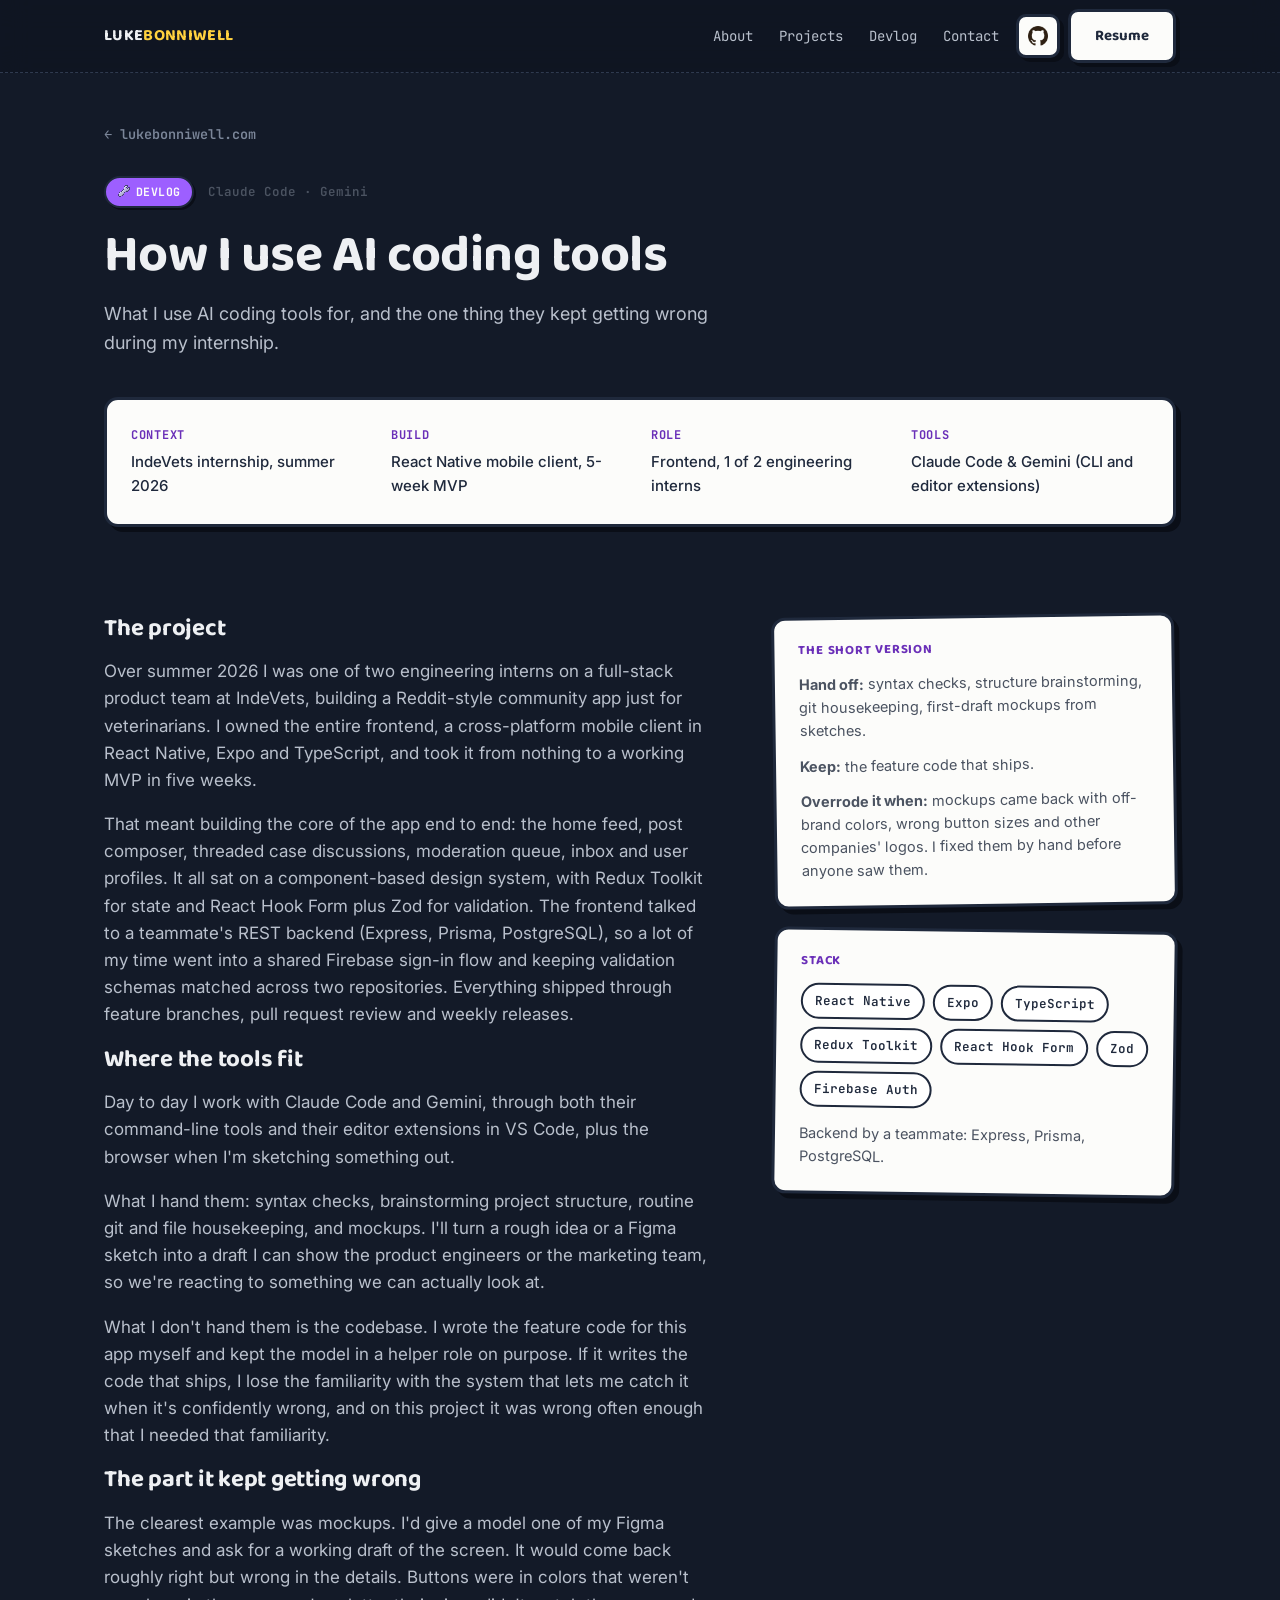
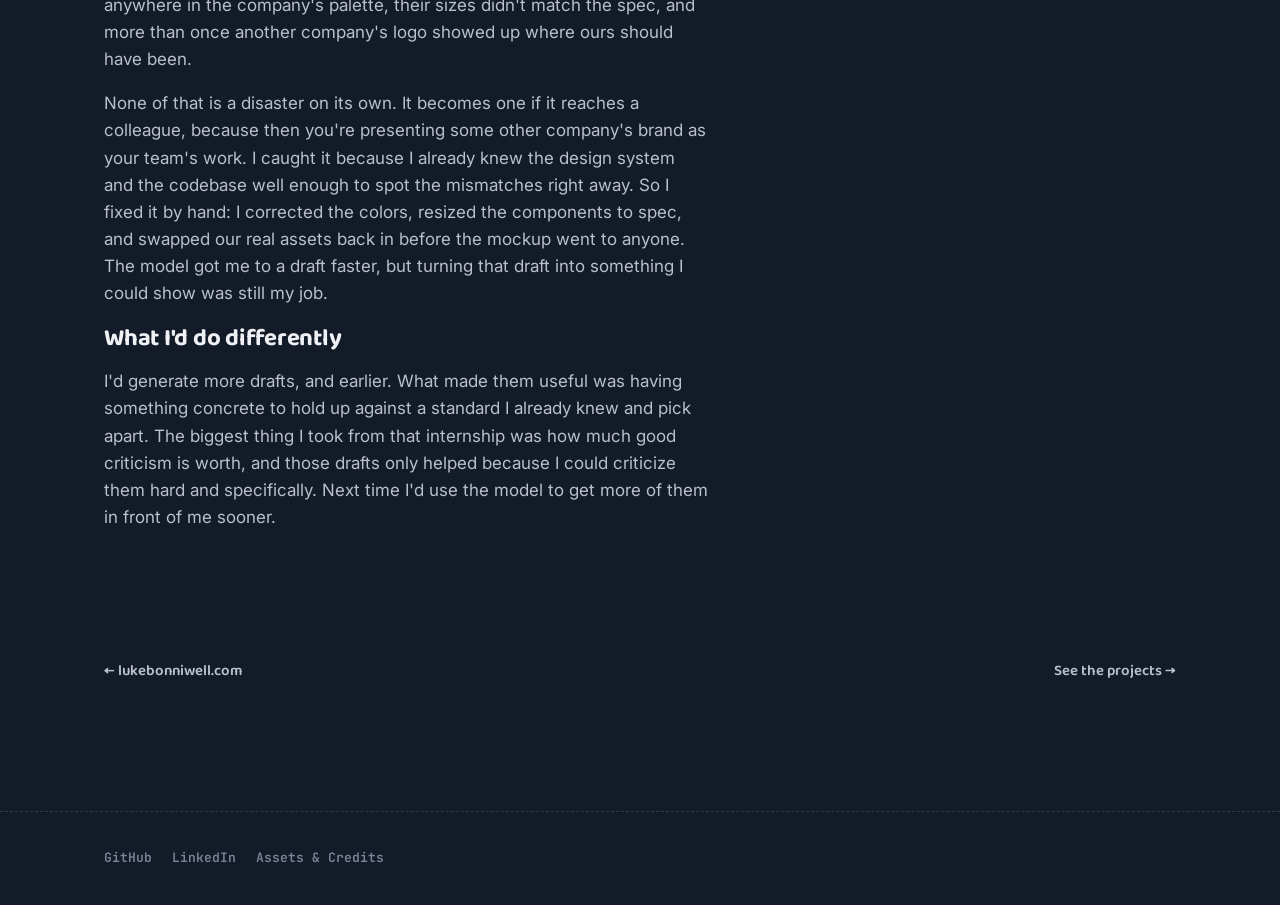
==== commit 521d5637: "Restyle in navy and pastel highlighter, with marker-pen hovers The page moves from warm brown to nig" ====
--- a/devlog/how-i-use-ai/index.html
+++ b/devlog/how-i-use-ai/index.html
@@ -13,7 +13,7 @@
 <link rel="preconnect" href="https://fonts.googleapis.com">
 <link rel="preconnect" href="https://fonts.gstatic.com" crossorigin>
 <link href="https://fonts.googleapis.com/css2?family=Baloo+2:wght@600;700;800&family=Caveat:wght@600;700&family=JetBrains+Mono:wght@400;500;600;700&family=Inter:wght@400;500;600&display=swap" rel="stylesheet">
-<link rel="stylesheet" href="../../css/style.css?v=20261020e">
+<link rel="stylesheet" href="../../css/style.css?v=20261119a">
 </head>
 <body>
 <a class="skip-link" href="#main">Skip to content</a>
@@ -137,7 +137,7 @@
   </div>
 </footer>
 
-<script src="../../js/main.js?v=20261020e" defer></script>
-<script src="../../js/views.js?v=20261020e" defer></script>
+<script src="../../js/main.js?v=20261119a" defer></script>
+<script src="../../js/views.js?v=20261119a" defer></script>
 </body>
 </html>
--- a/css/style.css
+++ b/css/style.css
@@ -1,23 +1,34 @@
 :root {
   color-scheme: dark;
-  --bg: #1d140d;
-  --bg-header: rgba(25, 17, 11, 0.88);
-  --ink: #2e2013;
-  --ink-soft: #6b5442;
-  --cream: #fff8e7;
-  --cream-soft: #fff1d6;
-  --text: #f3e6d3;
-  --text-dim: #c9b49b;
-  --text-faint: #8c765f;
-  --accent: #ffa61f;
-  --accent-strong: #e08a0e;
-  --accent-soft: rgba(255, 166, 31, 0.16);
-  --rose: #c15a5e;
-  --rose-strong: #9c4351;
-  --rose-soft: rgba(193, 90, 94, 0.18);
-  --border: #4a3624;
-  --border-soft: #33271b;
-  --shadow-ink: #140d08;
+  /* Night navy page, off-white paper cards, navy ink and a pastel
+     highlighter set. --rose is the second accent (purple now); the
+     name stayed so nothing else had to change. */
+  --bg: #131a28;
+  --bg-header: rgba(15, 21, 33, 0.88);
+  --ink: #1f293c;
+  --ink-soft: #4b5361;
+  --cream: #fcfcfa;
+  --cream-soft: #f0efe9;
+  --text: #eef0f3;
+  --text-dim: #b9c0cc;
+  --text-faint: #7b8699;
+  --accent: #ffd23f;
+  --accent-strong: #b45800;
+  --accent-soft: rgba(255, 210, 63, 0.16);
+  --rose: #9d5fff;
+  --rose-strong: #6a2fb8;
+  --rose-soft: rgba(157, 95, 255, 0.18);
+  --border: #2f3a4f;
+  --border-soft: #222b3c;
+  --shadow-ink: #0a0e17;
+  /* highlighter colors, as "r, g, b" so they can take any alpha */
+  --hl-blue: 185, 231, 236;
+  --hl-purple: 235, 204, 255;
+  --hl-peach: 255, 216, 181;
+  --hl-yellow: 255, 234, 71;
+  --hl-green: 139, 218, 185;
+  --hl-pink: 253, 180, 172;
+  --hl: var(--hl-yellow);
   --font-display: 'Baloo 2', 'Segoe UI', sans-serif;
   --font-hand: 'Caveat', 'Segoe UI', cursive;
   --font-body: 'Inter', 'Segoe UI', sans-serif;
@@ -361,7 +372,7 @@
   width: 100%;
   max-width: 300px;
   margin: 0 auto;
-  background: #150f0a;
+  background: #0e1420;
   border: 3px solid var(--ink);
   border-radius: var(--radius);
   box-shadow: 6px 6px 0 var(--shadow-ink);
@@ -697,7 +708,7 @@
   flex-wrap: wrap;
   gap: 6px 16px;
   padding: 13px 0;
-  border-bottom: 1px dashed rgba(243, 230, 211, 0.1);
+  border-bottom: 1px dashed rgba(238, 240, 243, 0.1);
   font-size: 13px;
 }
 
@@ -861,7 +872,7 @@
   display: block;
   width: 100%;
   aspect-ratio: 16 / 9;
-  background: linear-gradient(135deg, #241a12, #150e09);
+  background: linear-gradient(135deg, #1c2536, #10151f);
   overflow: hidden;
   border-radius: var(--radius-sm);
 }
@@ -972,6 +983,18 @@
   background-image: url(../img/icons/wrench.png);
 }
 
+/* paused projects: a two-bar pause glyph */
+.badge-hold {
+  background: var(--cream-soft);
+  color: var(--ink);
+}
+
+.badge-hold::before {
+  width: 11px;
+  height: 11px;
+  background: linear-gradient(90deg, var(--ink) 0 35%, transparent 35% 65%, var(--ink) 65%);
+}
+
 .project-card-tools {
   font-family: var(--font-mono);
   font-size: 12.5px;
@@ -1466,9 +1489,9 @@
 }
 
 .placeholder-note {
-  background: #ffd7a8;
+  background: rgb(var(--hl-peach));
   border: 3px solid var(--ink);
-  color: #6b3d0f;
+  color: var(--ink);
   border-radius: var(--radius-sm);
   padding: 16px 20px;
   font-size: 14px;
@@ -2484,7 +2507,7 @@
   text-align: left;
   vertical-align: top;
   padding: 13px 16px;
-  border-bottom: 1px dashed #d8c3a3;
+  border-bottom: 1px dashed #d0cabc;
 }
 
 .rule-table thead th {
@@ -2545,3 +2568,239 @@
   box-shadow: 2px 2px 0 var(--shadow-ink);
   pointer-events: none;
 }
+
+/* ============================================================
+   HIGHLIGHTER
+   Hover effects in a marker-pen style:
+   - links: a pastel highlighter stroke sweeps in behind the text
+     (the active nav link keeps its stroke)
+   - media: a ring pulses out from images and clips
+   - cards: a small press-in while clicked
+   Each element picks its color with --hl (stroke) and --ring
+   (pulse), both written as "r, g, b".
+   ============================================================ */
+.site-nav a:not(.btn),
+.breadcrumb,
+.next-project a,
+.footer-inner a,
+.hero-links a,
+.game-links a,
+.side-quest h4 a,
+.side-quest-links a,
+.project-card-links a,
+.project-card-body h3 a,
+.devlog-feed-cta,
+mark {
+  background-image:
+    linear-gradient(104deg, rgba(var(--hl), 0) 0.9%, rgba(var(--hl), 1) 2.4%, rgba(var(--hl), 0.86) 5.8%, rgba(var(--hl), 0.74) 93%, rgba(var(--hl), 0.92) 96%, rgba(var(--hl), 0) 98%),
+    linear-gradient(183deg, rgba(var(--hl), 0) 0, rgba(var(--hl), 0.4) 7.9%, rgba(var(--hl), 0) 15%);
+  background-repeat: no-repeat;
+  background-size: 0% 100%;
+  border-radius: 10px;
+  -webkit-box-decoration-break: clone;
+  box-decoration-break: clone;
+  transition: background-size 0.3s ease, color 0.15s ease;
+}
+
+/* inline links: padding for the stroke, cancelled by margin so text doesn't move */
+.next-project a,
+.footer-inner a,
+.hero-links a,
+.game-links a,
+.side-quest h4 a,
+.side-quest-links a,
+.project-card-links a,
+.project-card-body h3 a,
+.devlog-feed-cta {
+  padding-left: 0.3em;
+  padding-right: 0.3em;
+  margin-left: -0.3em;
+  margin-right: -0.3em;
+}
+
+.site-nav {
+  gap: 8px;
+}
+
+.site-nav a:not(.btn) {
+  padding: 2px 9px;
+}
+
+.site-nav a:not(.btn):nth-child(6n+1) { --hl: var(--hl-blue); }
+.site-nav a:not(.btn):nth-child(6n+2) { --hl: var(--hl-green); }
+.site-nav a:not(.btn):nth-child(6n+3) { --hl: var(--hl-peach); }
+.site-nav a:not(.btn):nth-child(6n+4) { --hl: var(--hl-purple); }
+.site-nav a:not(.btn):nth-child(6n+5) { --hl: var(--hl-yellow); }
+.site-nav a:not(.btn):nth-child(6n+6) { --hl: var(--hl-pink); }
+
+.breadcrumb { --hl: var(--hl-blue); padding: 2px 9px; margin-left: -9px; }
+.next-project a { --hl: var(--hl-purple); }
+.footer-inner a { --hl: var(--hl-peach); }
+.hero-links a { --hl: var(--hl-yellow); }
+.game-links a { --hl: var(--hl-green); }
+.side-quest h4 a,
+.side-quest-links a { --hl: var(--hl-purple); }
+.project-card-body h3 a { --hl: var(--hl-yellow); }
+.devlog-feed-cta { --hl: var(--hl-peach); }
+.project-card-links a { --hl: var(--hl-blue); }
+.projects-grid .project-card:nth-child(3n+1) .project-card-links a { --hl: var(--hl-yellow); }
+.projects-grid .project-card:nth-child(3n+2) .project-card-links a { --hl: var(--hl-purple); }
+.projects-grid .project-card:nth-child(3n+3) .project-card-links a { --hl: var(--hl-green); }
+
+.site-nav a:not(.btn):hover,
+.site-nav a.is-active,
+.breadcrumb:hover,
+.next-project a:hover,
+.footer-inner a:hover,
+.hero-links a:hover,
+.game-links a:hover,
+.side-quest h4 a:hover,
+.side-quest-links a:hover,
+.project-card-links a:hover,
+.project-card-body h3 a:hover,
+.devlog-feed-item:hover .devlog-feed-cta {
+  background-size: 100% 100%;
+  color: var(--ink);
+  border-color: transparent;
+  text-decoration: none;
+}
+
+/* a highlighted word or phrase in running text */
+mark {
+  background-size: 100% 100%;
+  color: var(--ink);
+  padding: 0.05em 0.3em;
+  margin: 0 -0.15em;
+}
+
+mark.mark-purple { --hl: var(--hl-purple); }
+mark.mark-blue { --hl: var(--hl-blue); }
+
+/* links in write-ups invert on hover, ink and paper swapping places */
+.prose a {
+  color: var(--text);
+  border-bottom: 2px solid rgba(var(--hl-yellow), 0.55);
+  transition: background-color 0.15s ease, color 0.15s ease;
+}
+
+.prose a:hover {
+  background-color: var(--text);
+  color: var(--bg);
+  border-color: transparent;
+}
+
+.devlog-entry .prose a,
+.side-card a {
+  color: var(--ink);
+}
+
+.devlog-entry .prose a:hover,
+.side-card a:hover {
+  background-color: var(--ink);
+  color: var(--cream);
+}
+
+/* pulse ring around media on hover */
+@keyframes hl-pulse {
+  0% { outline: 4px solid rgba(var(--ring), 0.85); outline-offset: 0; }
+  100% { outline: 2px solid rgba(var(--ring), 0); outline-offset: 10px; }
+}
+
+.media-frame,
+.side-quest-thumb,
+.pt-shots a {
+  --ring: var(--hl-blue);
+}
+
+.side-quest-thumb { --ring: var(--hl-purple); }
+.gallery-grid .media-frame:nth-child(3n+2) { --ring: var(--hl-peach); }
+.gallery-grid .media-frame:nth-child(3n+3) { --ring: var(--hl-green); }
+
+/* on paper cards the pastels wash out, so cards use the deeper shades */
+.project-card .media-frame,
+.photo-card .media-frame,
+.devlog-entry .media-frame { --ring: 98, 149, 249; }
+.projects-grid .project-card:nth-child(3n+1) .media-frame { --ring: 242, 149, 0; }
+.projects-grid .project-card:nth-child(3n+2) .media-frame { --ring: 157, 95, 255; }
+.projects-grid .project-card:nth-child(3n+3) .media-frame { --ring: 0, 168, 115; }
+
+.project-card:hover > .media-frame,
+.photo-card:hover .media-frame,
+.side-quest:hover .side-quest-thumb,
+.gallery-grid .media-frame:hover,
+.project-cover:hover,
+.devlog-entry .media-frame:hover,
+.pt-shots a:hover {
+  animation: hl-pulse 1s ease-out infinite;
+}
+
+/* press-in while clicked */
+.projects-grid .project-card:active,
+.project-card:active,
+.devlog-feed-item:active,
+.side-quest-thumb:active {
+  transform: scale(0.98);
+  transition-duration: 0.08s;
+}
+
+/* "open to work" dot: a ring keeps pulsing out of it */
+.availability-dot {
+  position: relative;
+  background: #46be8c;
+  box-shadow: none;
+}
+
+.availability-dot::after {
+  content: '';
+  position: absolute;
+  inset: -5px;
+  border: 3px solid #46be8c;
+  border-radius: 50%;
+  opacity: 0;
+  animation: status-ring 1.4s ease-out infinite;
+}
+
+@keyframes status-ring {
+  0% { transform: scale(0.2); opacity: 0; }
+  50% { opacity: 0.9; }
+  100% { transform: scale(1.3); opacity: 0; }
+}
+
+@media (max-width: 1024px) {
+  .site-nav a:not(.btn) {
+    padding: 14px 10px;
+    border-radius: 8px;
+  }
+}
+
+@media (prefers-reduced-motion: reduce) {
+  .site-nav a:not(.btn),
+  .breadcrumb,
+  .next-project a,
+  .footer-inner a,
+  .hero-links a,
+  .game-links a,
+  .side-quest h4 a,
+  .side-quest-links a,
+  .project-card-links a,
+  .project-card-body h3 a,
+  .devlog-feed-cta {
+    transition: none;
+  }
+
+  .project-card:hover > .media-frame,
+  .photo-card:hover .media-frame,
+  .side-quest:hover .side-quest-thumb,
+  .gallery-grid .media-frame:hover,
+  .project-cover:hover,
+  .devlog-entry .media-frame:hover,
+  .pt-shots a:hover {
+    animation: none;
+    outline: 3px solid rgba(var(--ring), 0.85);
+    outline-offset: 4px;
+  }
+
+  .availability-dot::after {
+    animation: none;
+  }
+}
